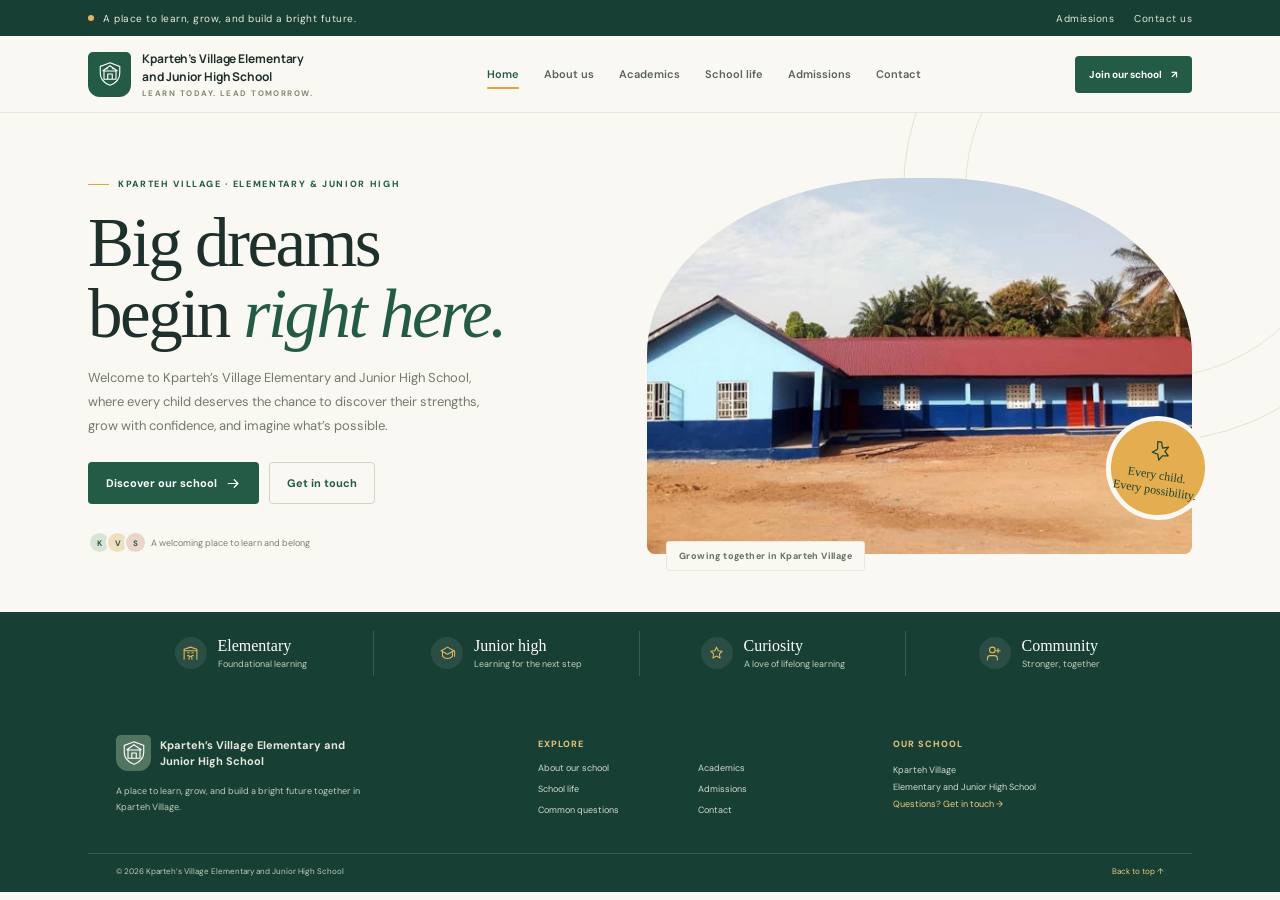
==== index.html @ 851dc09c "Use school building photo on home page" ====
<!doctype html>
<html lang="en">
<head>
<meta charset="utf-8">
<meta name="viewport" content="width=device-width,initial-scale=1">
<meta name="theme-color" content="#faf8f3">
<meta name="description" content="Welcome to Kparteh’s Village Elementary and Junior High School. Discover our school, learning programs, admissions, and how to get in touch.">
<title>Home | Kparteh’s Village School</title>
<link rel="preconnect" href="https://fonts.googleapis.com">
<link rel="preconnect" href="https://fonts.gstatic.com" crossorigin>
<link href="https://fonts.googleapis.com/css2?family=DM+Sans:wght@400;500;600;700;800&family=Manrope:wght@400;500;600;700;800&display=swap" rel="stylesheet">
<link rel="stylesheet" href="site.css">
</head>
<body data-page="index.html">
<a class="skip-link" href="#main">Skip to main content</a>
<div class="topline"><div class="topline-inner"><div class="topline-message"><i></i> A place to learn, grow, and build a bright future.</div><div class="topline-links"><a href="admissions.html">Admissions</a><a href="contact.html">Contact us</a></div></div></div>
<header class="header"><div class="header-inner">
    <a class="brand" href="index.html" aria-label="Kparteh's Village School home"><span class="crest"><svg viewBox="0 0 40 40" aria-hidden="true"><path d="M20 5 33 10v9c0 8-5.6 13.2-13 16-7.4-2.8-13-8-13-16v-9z" fill="none" stroke="currentColor" stroke-width="1.5"/><path d="M12 16h16v11H12zm-2 0 10-7 10 7M17 27v-7h6v7" fill="none" stroke="currentColor" stroke-width="1.5" stroke-linejoin="round"/><path d="M15 13h2m6 0h2" stroke="currentColor" stroke-width="1.5" stroke-linecap="round"/></svg></span><span class="brand-copy"><strong>Kparteh’s Village Elementary<br>and Junior High School</strong><small>Learn today. Lead tomorrow.</small></span></a>
    <nav class="nav" id="mainNav" aria-label="Main navigation"><a href="index.html">Home</a><a href="about.html">About us</a><a href="academics.html">Academics</a><a href="life.html">School life</a><a href="admissions.html">Admissions</a><a href="contact.html">Contact</a></nav>
    <a class="header-cta" href="admissions.html">Join our school <span aria-hidden="true">↗</span></a><button class="menu-toggle" id="menuToggle" aria-expanded="false" aria-controls="mainNav" aria-label="Open navigation menu"><svg viewBox="0 0 24 24"><path d="M4 7h16M4 12h16M4 17h16" fill="none" stroke="currentColor" stroke-width="1.8" stroke-linecap="round"/></svg></button>
  </div></header>
<main id="main">
<section class="hero" id="home"><div class="hero-inner"><div class="hero-content"><div class="eyebrow">Kparteh Village · Elementary & junior high</div><h1>Big dreams<br>begin <em>right here.</em></h1><p class="hero-copy">Welcome to Kparteh’s Village Elementary and Junior High School, where every child deserves the chance to discover their strengths, grow with confidence, and imagine what’s possible.</p><div class="hero-actions"><a class="button button-primary" href="about.html">Discover our school <svg viewBox="0 0 20 20"><path d="M3 10h13m-5-5 5 5-5 5" fill="none" stroke="currentColor" stroke-width="1.6" stroke-linecap="round" stroke-linejoin="round"/></svg></a><a class="button button-outline" href="contact.html">Get in touch</a></div><div class="hero-note"><span class="note-avatars"><span>K</span><span>V</span><span>S</span></span><span>A welcoming place to learn and belong</span></div></div>
      <div class="hero-visual" aria-label="Photo of the school building at Kparteh Village"><div class="illustration"><img src="Image/schoolbuilding.jpg" alt="School building at Kparteh Village" fetchpriority="high"></div><div class="hero-sticker"><span><svg viewBox="0 0 24 24" aria-hidden="true"><path d="M12 3 14 9l6-2-3 5 4 4-6 1-3 5-2-6-6-1 5-4-1-8z" fill="none" stroke="currentColor" stroke-width="1.3" stroke-linejoin="round"/></svg><br>Every child.<br>Every possibility.</span></div><div class="corner-label">Growing together in Kparteh Village</div></div>
    </div></section>
<div class="stats-band" aria-label="Our school at a glance"><div class="stats-inner"><div class="stat"><span class="stat-icon"><svg viewBox="0 0 24 24"><path d="M3 20V6l9-3 9 3v14M3 8h18M8 11h2m4 0h2M8 15h2m4 0h2M10 20v-2a2 2 0 0 1 4 0v2" fill="none" stroke="currentColor" stroke-width="1.5" stroke-linecap="round" stroke-linejoin="round"/></svg></span><span class="stat-copy"><strong>Elementary</strong><span>Foundational learning</span></span></div><div class="stat"><span class="stat-icon"><svg viewBox="0 0 24 24"><path d="M12 3 3 8l9 5 9-5-9-5zM5 10v6c4 4 10 4 14 0v-6m3-2v8" fill="none" stroke="currentColor" stroke-width="1.5" stroke-linecap="round" stroke-linejoin="round"/></svg></span><span class="stat-copy"><strong>Junior high</strong><span>Learning for the next step</span></span></div><div class="stat"><span class="stat-icon"><svg viewBox="0 0 24 24"><path d="m12 3 2.4 5 5.6.8-4 3.9 1 5.6-5-2.7-5 2.7 1-5.6-4-3.9 5.6-.8z" fill="none" stroke="currentColor" stroke-width="1.5" stroke-linejoin="round"/></svg></span><span class="stat-copy"><strong>Curiosity</strong><span>A love of lifelong learning</span></span></div><div class="stat"><span class="stat-icon"><svg viewBox="0 0 24 24"><path d="M16 21v-2a4 4 0 0 0-4-4H6a4 4 0 0 0-4 4v2m7-10a4 4 0 1 0 0-8 4 4 0 0 0 0 8zm8-6v6m3-3h-6" fill="none" stroke="currentColor" stroke-width="1.5" stroke-linecap="round"/></svg></span><span class="stat-copy"><strong>Community</strong><span>Stronger, together</span></span></div></div></div>
</main>
<footer class="footer"><div class="footer-main"><div class="footer-intro"><a class="footer-brand" href="index.html"><span class="crest"><svg viewBox="0 0 40 40" aria-hidden="true"><path d="M20 5 33 10v9c0 8-5.6 13.2-13 16-7.4-2.8-13-8-13-16v-9z" fill="none" stroke="currentColor" stroke-width="1.5"/><path d="M12 16h16v11H12zm-2 0 10-7 10 7M17 27v-7h6v7" fill="none" stroke="currentColor" stroke-width="1.5" stroke-linejoin="round"/></svg></span><strong>Kparteh’s Village Elementary and Junior High School</strong></a><p>A place to learn, grow, and build a bright future together in Kparteh Village.</p></div><div><h3 class="footer-heading">Explore</h3><nav class="footer-links" aria-label="Footer navigation"><a href="about.html">About our school</a><a href="academics.html">Academics</a><a href="life.html">School life</a><a href="admissions.html">Admissions</a><a href="contact.html#faq">Common questions</a><a href="contact.html">Contact</a></nav></div><div><h3 class="footer-heading">Our school</h3><p class="footer-text" style="line-height:1.9">Kparteh Village<br>Elementary and Junior High School<br><a class="back-top" href="contact.html">Questions? Get in touch →</a></p></div></div><div class="footer-bottom"><span>© <span id="year"></span> Kparteh’s Village Elementary and Junior High School</span><a href="index.html" class="back-top">Back to top ↑</a></div></footer>
<script>
const menuToggle=document.getElementById('menuToggle');const mainNav=document.getElementById('mainNav');
menuToggle.addEventListener('click',()=>{const open=menuToggle.getAttribute('aria-expanded')!=='true';menuToggle.setAttribute('aria-expanded',String(open));menuToggle.setAttribute('aria-label',open?'Close navigation menu':'Open navigation menu');mainNav.classList.toggle('open',open)});
mainNav.addEventListener('click',event=>{if(event.target.closest('a')){mainNav.classList.remove('open');menuToggle.setAttribute('aria-expanded','false');menuToggle.setAttribute('aria-label','Open navigation menu')}});
const currentPage=document.body.dataset.page;document.querySelectorAll('.nav a').forEach(link=>{if(link.getAttribute('href')===currentPage){link.classList.add('active');link.setAttribute('aria-current','page')}});
document.getElementById('year').textContent=new Date().getFullYear();
document.querySelectorAll('.faq-question').forEach(button=>button.addEventListener('click',()=>{const open=button.getAttribute('aria-expanded')==='true';button.setAttribute('aria-expanded',String(!open));button.nextElementSibling.hidden=open}));
const contactForm=document.getElementById('contactForm');if(contactForm)contactForm.addEventListener('submit',async event=>{event.preventDefault();const data=new FormData(contactForm);const text='Name: '+data.get('name')+'\nPhone: '+(data.get('phone')||'Not provided')+'\nTopic: '+data.get('reason')+'\n\n'+data.get('message');const status=document.getElementById('contactStatus');try{await navigator.clipboard.writeText('Subject: Question for Kparteh’s Village School\n\n'+text);status.textContent='Your message has been copied. You can paste it into an email or share it with the school directly.'}catch{status.textContent='Your message has not been sent. Please copy your details and contact the school directly.'}status.classList.add('show')});
</script>
</body>
</html>
---- site.css ----
:root{--paper:#faf8f3;--white:#fff;--ink:#1e302b;--muted:#747a6e;--green:#245b46;--green-deep:#183f34;--green-pale:#eaf0e8;--gold:#e1a33c;--terracotta:#bc624b;--line:#eae7df;--shadow:0 14px 40px #253b2b0d;--serif:Georgia,'Times New Roman',serif;--sans:'DM Sans',Arial,sans-serif}*{box-sizing:border-box}html{scroll-behavior:smooth;scroll-padding-top:80px}body{margin:0;background:var(--paper);color:var(--ink);font-family:var(--sans);font-size:14px;-webkit-font-smoothing:antialiased}button,input,select,textarea{font:inherit}a{color:inherit;text-decoration:none}button{cursor:pointer}button:focus-visible,a:focus-visible,input:focus-visible,select:focus-visible,textarea:focus-visible{outline:3px solid #dda854;outline-offset:3px}.skip-link{position:absolute;top:-50px;left:16px;z-index:100;padding:10px 14px;border-radius:5px;background:white}.skip-link:focus{top:10px}.topline{height:36px;background:var(--green-deep);color:#f6f2e9}.topline-inner{display:flex;align-items:center;justify-content:space-between;max-width:1160px;height:100%;padding:0 28px;margin:auto;font-size:10px;letter-spacing:.05em}.topline-message{display:flex;align-items:center;gap:9px;color:#e9eadf}.topline-message i{width:6px;height:6px;border-radius:50%;background:#e3b65e}.topline-links{display:flex;gap:20px;color:#e0e5da}.topline-links a:hover{color:#f3c778}.header{position:sticky;z-index:50;top:0;background:#faf8f3ed;border-bottom:1px solid #e9e5da;backdrop-filter:blur(14px)}.header-inner{display:flex;align-items:center;justify-content:space-between;max-width:1160px;height:76px;padding:0 28px;margin:auto}.brand{display:flex;align-items:center;gap:11px;min-width:245px}.crest{display:grid;place-items:center;width:43px;height:45px;flex:none;border-radius:5px 5px 12px 12px;background:var(--green);color:#fff}.crest svg{width:30px;height:30px}.brand-copy strong{display:block;font-family:Manrope,var(--sans);font-size:12px;line-height:1.45;letter-spacing:-.1px}.brand-copy small{display:block;margin-top:3px;color:#858777;font-size:8px;font-weight:700;letter-spacing:1.45px;text-transform:uppercase}.nav{display:flex;align-items:center;gap:25px}.nav a{position:relative;padding:8px 0;color:#596259;font-size:11px;font-weight:600;transition:color .2s}.nav a:hover,.nav a.active{color:var(--green)}.nav a.active:after{position:absolute;right:0;bottom:0;left:0;height:2px;border-radius:2px;background:var(--gold);content:''}.header-cta,.button{display:inline-flex;align-items:center;justify-content:center;gap:9px;min-height:42px;padding:0 17px;border:1px solid transparent;border-radius:4px;background:var(--green);color:white;font-size:11px;font-weight:700;transition:background .2s,transform .2s,border-color .2s}.header-cta{min-height:37px;padding:0 13px;font-size:10px}.header-cta:hover,.button-primary:hover{transform:translateY(-1px);background:#194534}.button svg,.header-cta svg{width:15px;height:15px}.button-outline{border-color:#cfd5c8;background:transparent;color:var(--green)}.button-outline:hover{border-color:var(--green);background:white}.menu-toggle{display:none;width:39px;height:39px;place-items:center;border:1px solid var(--line);border-radius:4px;background:transparent;color:var(--ink)}.menu-toggle svg{width:20px;height:20px}.hero{position:relative;overflow:hidden;padding:65px 28px 58px}.hero:before{position:absolute;top:-173px;right:-125px;width:500px;height:500px;border:1px solid #dfe4d6;border-radius:50%;content:'';pointer-events:none}.hero:after{position:absolute;top:-112px;right:-62px;width:375px;height:375px;border:1px solid #e7e4d9;border-radius:50%;content:'';pointer-events:none}.hero-inner{position:relative;z-index:1;display:grid;grid-template-columns:.96fr 1.04fr;align-items:center;gap:56px;max-width:1104px;margin:0 auto}.eyebrow{display:flex;align-items:center;gap:9px;color:var(--green);font-size:9px;font-weight:800;letter-spacing:1.65px;text-transform:uppercase}.eyebrow:before{width:21px;height:1px;background:var(--gold);content:''}.hero h1{max-width:540px;margin:18px 0 16px;font-family:var(--serif);font-size:clamp(43px,5.5vw,69px);font-weight:400;line-height:1.03;letter-spacing:-2.5px}.hero h1 em{color:var(--green);font-weight:400}.hero-copy{max-width:415px;color:#74796d;font-size:13px;line-height:1.85}.hero-actions{display:flex;flex-wrap:wrap;gap:10px;margin-top:24px}.hero-note{display:flex;align-items:center;gap:9px;margin-top:27px;color:#7b7c6d;font-size:9px}.note-avatars{display:flex}.note-avatars span{display:grid;place-items:center;width:23px;height:23px;margin-right:-5px;border:2px solid var(--paper);border-radius:50%;background:#d9e4d6;color:var(--green);font-size:8px;font-weight:700}.note-avatars span:nth-child(2){background:#efdfbf}.note-avatars span:nth-child(3){background:#ead5ca}.hero-visual{position:relative;min-width:0}.illustration{position:relative;overflow:hidden;width:100%;aspect-ratio:1.12;border-radius:47% 47% 8px 8px;background:#e7eee3}.illustration svg{position:absolute;inset:0;width:100%;height:100%}.hero-sticker{position:absolute;right:-18px;bottom:34px;display:grid;place-items:center;width:104px;height:104px;border:5px solid var(--paper);border-radius:50%;background:#e3ad50;color:#1e432e;text-align:center;transform:rotate(9deg)}.hero-sticker svg{width:23px;height:23px;margin-bottom:2px}.hero-sticker span{font-family:var(--serif);font-size:12px;line-height:1.25}.corner-label{position:absolute;bottom:-17px;left:19px;padding:8px 12px;border:1px solid var(--line);border-radius:3px;background:var(--paper);color:#637060;font-size:9px;font-weight:700;letter-spacing:.4px}.stats-band{background:var(--green-deep);color:white}.stats-inner{display:grid;grid-template-columns:repeat(4,1fr);max-width:1104px;padding:19px 20px;margin:auto}.stat{display:flex;justify-content:center;gap:11px;padding:6px 15px;border-right:1px solid #ffffff28}.stat:last-child{border:0}.stat-icon{display:grid;place-items:center;width:32px;height:32px;flex:none;border-radius:50%;background:#ffffff14;color:#e2b75e}.stat-icon svg{width:17px;height:17px}.stat-copy strong{display:block;font-family:var(--serif);font-size:16px;font-weight:400}.stat-copy span{display:block;margin-top:3px;color:#c5cdbd;font-size:9px}.section{padding:82px 28px}.section-inner{max-width:1104px;margin:0 auto}.section-heading{max-width:575px;margin-bottom:33px}.section-heading.center{margin-right:auto;margin-left:auto;text-align:center}.section-heading.center .eyebrow{justify-content:center}.section-heading h2,.about-copy h2,.admissions-copy h2,.contact-copy h2{margin:12px 0 10px;font-family:var(--serif);font-size:clamp(31px,4vw,43px);font-weight:400;line-height:1.12;letter-spacing:-1px}.section-heading>p,.about-copy>p,.admissions-copy>p,.contact-copy>p{margin:0;color:#767b70;font-size:12px;line-height:1.85}.welcome-section{background:white}.welcome-grid{display:grid;grid-template-columns:.88fr 1.12fr;align-items:center;gap:65px}.welcome-illustration{position:relative;min-height:340px;overflow:hidden;border-radius:5px;background:#edf1e9}.welcome-illustration svg{position:absolute;inset:0;width:100%;height:100%}.welcome-chip{position:absolute;bottom:14px;left:14px;padding:9px 12px;border:1px solid #eae9e0;border-radius:3px;background:#fffefa;color:var(--green);font-size:9px;font-weight:700}.welcome-copy h2{margin-top:12px}.welcome-copy>p{margin:0 0 12px;color:#72786d;font-size:11px;line-height:1.9}.signature{display:flex;align-items:center;gap:10px;margin-top:17px}.signature-mark{font-family:var(--serif);font-size:23px;font-style:italic;color:var(--green)}.signature-text strong{display:block;font-size:10px}.signature-text small{display:block;margin-top:3px;color:#909184;font-size:9px}.text-link{display:inline-flex;align-items:center;gap:7px;margin-top:16px;color:var(--green);font-size:10px;font-weight:800}.text-link span{transition:transform .2s}.text-link:hover span{transform:translateX(4px)}.program-section{background:#f5f4ed}.program-grid{display:grid;grid-template-columns:repeat(3,1fr);gap:15px}.program-card{position:relative;overflow:hidden;min-height:225px;padding:21px 20px 19px;border:1px solid #e8e6dc;border-radius:4px;background:#fffefa;transition:transform .2s,box-shadow .2s}.program-card:hover{transform:translateY(-3px);box-shadow:var(--shadow)}.program-top{display:flex;align-items:flex-start;justify-content:space-between}.program-icon{display:grid;place-items:center;width:39px;height:39px;border-radius:50%;background:var(--green-pale);color:var(--green)}.program-icon svg{width:20px;height:20px}.program-number{font-family:var(--serif);font-size:21px;color:#d6d5c9}.program-card h3{margin:20px 0 7px;font-family:var(--serif);font-size:21px;font-weight:400}.program-card p{max-width:290px;margin:0;color:#777b70;font-size:10px;line-height:1.75}.program-card .text-link{margin-top:12px;font-size:9px}.values-section{padding-top:68px;padding-bottom:68px;background:#fff}.values-head{display:flex;align-items:flex-end;justify-content:space-between;gap:28px;margin-bottom:30px}.values-head .section-heading{max-width:495px;margin:0}.values-head>p{max-width:330px;margin:0 0 5px;color:#787c71;font-size:10px;line-height:1.85}.value-grid{display:grid;grid-template-columns:repeat(4,1fr);gap:12px}.value-card{min-height:137px;padding:18px 15px;border-top:2px solid #dfac54;background:#f9f8f3}.value-card:nth-child(2){border-color:var(--green)}.value-card:nth-child(3){border-color:#c27056}.value-card:nth-child(4){border-color:#8ba797}.value-symbol{color:var(--green);font-size:17px}.value-card h3{margin:12px 0 5px;font-family:var(--serif);font-size:15px;font-weight:400}.value-card p{margin:0;color:#818477;font-size:9px;line-height:1.7}.admissions-section{position:relative;overflow:hidden;background:var(--green-deep);color:white}.admissions-section:after{position:absolute;top:-260px;right:-155px;width:620px;height:620px;border:1px solid #ffffff16;border-radius:50%;box-shadow:0 0 0 45px #ffffff09,0 0 0 90px #ffffff07;content:'';pointer-events:none}.admissions-inner{position:relative;z-index:1;display:grid;grid-template-columns:.95fr 1.05fr;gap:70px;max-width:1000px;margin:auto}.admissions-section .eyebrow{color:#edc579}.admissions-copy h2{max-width:440px;color:white}.admissions-copy>p{max-width:410px;color:#d0d7ca}.admissions-contact{display:flex;flex-wrap:wrap;gap:10px;margin-top:22px}.admissions-section .button-primary{background:#e3ae52;color:#223c2e}.admissions-section .button-primary:hover{background:#f0c875}.admissions-section .button-outline{border-color:#698275;color:white}.admissions-section .button-outline:hover{background:#ffffff12}.steps{display:grid;gap:0;padding-top:5px}.step{display:grid;grid-template-columns:37px 1fr;gap:12px;padding:0 0 20px}.step:last-child{padding-bottom:0}.step-number{display:grid;place-items:center;width:31px;height:31px;border:1px solid #83968a;border-radius:50%;color:#ecc67a;font-family:var(--serif);font-size:13px}.step:not(:last-child) .step-number:after{position:absolute;width:1px;height:32px;margin-top:61px;background:#63776a;content:''}.step h3{margin:2px 0 5px;color:white;font-family:var(--serif);font-size:15px;font-weight:400}.step p{margin:0;color:#c0ccbf;font-size:9px;line-height:1.7}.life-section{background:#faf8f3}.life-grid{display:grid;grid-template-columns:1.18fr .82fr;gap:28px;align-items:center}.life-picture{position:relative;overflow:hidden;min-height:305px;border-radius:4px;background:#e9eee4}.life-picture svg{position:absolute;inset:0;width:100%;height:100%}.life-copy h2{margin:13px 0 10px;font-family:var(--serif);font-size:35px;font-weight:400;line-height:1.12;letter-spacing:-.7px}.life-copy>p{margin:0;color:#767b70;font-size:11px;line-height:1.9}.life-list{display:grid;gap:10px;margin-top:16px}.life-item{display:flex;align-items:center;gap:9px;color:#47564b;font-size:10px}.life-item i{display:grid;place-items:center;width:19px;height:19px;border-radius:50%;background:#e5eee5;color:var(--green);font-size:10px;font-style:normal}.contact-section{background:#f2f1e9}.contact-grid{display:grid;grid-template-columns:.8fr 1.2fr;gap:70px}.contact-copy h2{font-size:37px}.contact-copy>p{max-width:330px}.contact-details{display:grid;gap:13px;margin-top:23px}.contact-detail{display:flex;align-items:flex-start;gap:10px}.contact-detail-icon{display:grid;place-items:center;width:30px;height:30px;border-radius:50%;background:#e3ebe1;color:var(--green)}.contact-detail-icon svg{width:15px;height:15px}.contact-detail strong{display:block;margin-top:2px;font-size:10px}.contact-detail small{display:block;margin-top:4px;color:#777c70;font-size:9px}.contact-form{padding:23px;border:1px solid #e8e5db;border-radius:4px;background:#fffefa}.form-title{margin:0 0 4px;font-family:var(--serif);font-size:22px;font-weight:400}.form-caption{margin:0 0 15px;color:#818477;font-size:9px;line-height:1.6}.form-grid{display:grid;grid-template-columns:1fr 1fr;gap:11px}.field{display:grid;gap:5px}.field.full{grid-column:1/-1}.field label{color:#576253;font-size:9px;font-weight:700}.field input,.field select,.field textarea{width:100%;min-height:36px;padding:9px 10px;border:1px solid #e5e4db;border-radius:3px;background:#fff;color:var(--ink);font-size:10px}.field textarea{min-height:88px;resize:vertical}.field input::placeholder,.field textarea::placeholder{color:#a4a597}.form-footer{display:flex;align-items:center;justify-content:space-between;gap:10px;margin-top:13px}.form-note{max-width:210px;color:#888b7d;font-size:8px;line-height:1.5}.form-status{display:none;padding:10px 11px;margin-top:12px;border:1px solid #d7e5d8;border-radius:3px;background:#eff6ee;color:#355942;font-size:10px;line-height:1.6}.form-status.show{display:block}.faq-section{background:#fffefa}.faq-grid{display:grid;grid-template-columns:.72fr 1.28fr;gap:60px}.faq-copy p{max-width:280px;color:#767b70;font-size:11px;line-height:1.8}.faq-list{border-top:1px solid var(--line)}.faq-item{border-bottom:1px solid var(--line)}.faq-question{display:flex;align-items:center;justify-content:space-between;gap:18px;width:100%;padding:16px 1px;border:0;background:none;color:var(--ink);text-align:left;font-family:var(--serif);font-size:14px}.faq-question span:last-child{color:var(--green);font-family:var(--sans);font-size:17px;transition:transform .2s}.faq-question[aria-expanded=true] span:last-child{transform:rotate(45deg)}.faq-answer{max-width:580px;padding:0 26px 15px 1px;color:#767b70;font-size:10px;line-height:1.8}.footer{background:#183f34;color:#e5e8dd}.footer-main{display:grid;grid-template-columns:1.1fr .9fr .8fr;gap:50px;max-width:1104px;padding:40px 28px 30px;margin:auto}.footer-brand{display:flex;align-items:center;gap:9px}.footer-brand .crest{width:35px;height:36px;background:#52755f}.footer-brand strong{max-width:220px;font-size:11px;line-height:1.5}.footer-intro p{max-width:275px;margin:12px 0 0;color:#c0cdbf;font-size:9px;line-height:1.8}.footer-heading{margin:3px 0 12px;color:#e4c27c;font-size:9px;font-weight:800;letter-spacing:1px;text-transform:uppercase}.footer-links{display:grid;grid-template-columns:1fr 1fr;gap:9px 15px}.footer-links a,.footer-text{color:#d1dbd0;font-size:9px}.footer-links a:hover{color:#f2cc79}.footer-bottom{display:flex;justify-content:space-between;gap:15px;max-width:1104px;padding:12px 28px 16px;margin:0 auto;border-top:1px solid #ffffff27;color:#bfccbd;font-size:8px}.back-top{color:#f0cb7e}.modal-backdrop{position:fixed;inset:0;z-index:90;display:none;align-items:center;justify-content:center;padding:18px;background:#14231fcc;backdrop-filter:blur(4px)}.modal-backdrop.open{display:flex}.modal{position:relative;width:min(100%,475px);max-height:90vh;overflow:auto;padding:25px;border:1px solid #e8e5db;border-radius:5px;background:var(--paper);box-shadow:0 22px 70px #111c2240}.modal-close{position:absolute;top:14px;right:14px;display:grid;place-items:center;width:31px;height:31px;border:1px solid var(--line);border-radius:50%;background:transparent;color:#636c5f}.modal-close svg{width:15px}.modal h2{max-width:370px;margin:0 35px 8px 0;font-family:var(--serif);font-size:27px;font-weight:400}.modal>p{margin:0;color:#757b70;font-size:10px;line-height:1.75}.modal .form-grid{margin-top:16px}.modal-status{display:none;padding:10px;margin-top:12px;border-radius:3px;background:#eaf1e7;color:var(--green);font-size:10px;line-height:1.6}.modal-status.show{display:block}.toast{position:fixed;right:20px;bottom:19px;z-index:100;max-width:340px;padding:12px 16px;border:1px solid var(--line);border-radius:4px;background:white;box-shadow:var(--shadow);color:var(--ink);font-size:10px;animation:arrive .2s ease}@keyframes arrive{from{opacity:0;transform:translateY(5px)}to{opacity:1;transform:translateY(0)}}
    @media(min-width:1400px){.hero{padding-top:78px;padding-bottom:69px}.illustration{aspect-ratio:1.18}}
    @media(max-width:850px){.nav{gap:15px}.brand{min-width:215px}.header-inner{padding-right:21px;padding-left:21px}.hero-inner{gap:32px}.stats-inner{padding-right:10px;padding-left:10px}.stat{gap:8px;padding-right:8px;padding-left:8px}.welcome-grid{gap:35px}.admissions-inner,.contact-grid{gap:38px}.footer-main{gap:30px}}
    @media(max-width:700px){html{scroll-padding-top:63px}.topline-inner{padding:0 16px}.topline-message{font-size:9px}.topline-links{gap:11px;font-size:9px}.header-inner{height:66px;padding:0 16px}.brand{min-width:0}.brand-copy strong{font-size:10px}.crest{width:38px;height:39px}.menu-toggle{display:grid}.nav{position:absolute;top:65px;right:0;left:0;display:none;align-items:stretch;gap:0;padding:8px 17px 13px;border-bottom:1px solid var(--line);background:var(--paper);box-shadow:0 15px 20px #263b2410}.nav.open{display:grid}.nav a{padding:12px 4px;border-bottom:1px solid var(--line);font-size:12px}.nav a:last-child{border:0}.nav a.active:after{right:auto;bottom:7px;width:20px}.header-cta{display:none}.hero{padding:43px 18px 40px}.hero-inner{grid-template-columns:1fr;gap:30px}.hero h1{max-width:500px;font-size:clamp(46px,12vw,63px)}.hero-copy{font-size:12px}.hero-visual{width:min(100%,470px);margin:auto}.illustration{aspect-ratio:1.3;border-radius:44% 44% 6px 6px}.hero-sticker{right:-5px;bottom:21px;width:84px;height:84px}.hero-sticker span{font-size:10px}.corner-label{bottom:-14px;left:9px;font-size:8px}.stats-inner{grid-template-columns:1fr 1fr;gap:0;padding:13px 7px}.stat{justify-content:flex-start;padding:12px 8px;border-right:1px solid #ffffff28}.stat:nth-child(2){border-right:0}.stat:nth-child(3),.stat:nth-child(4){border-top:1px solid #ffffff28}.stat-copy strong{font-size:15px}.stat-copy span{font-size:8px}.section{padding:60px 18px}.section-heading{margin-bottom:25px}.section-heading h2,.about-copy h2,.admissions-copy h2,.contact-copy h2{font-size:34px}.welcome-grid{grid-template-columns:1fr;gap:24px}.welcome-illustration{min-height:245px}.program-grid{grid-template-columns:1fr;gap:9px}.program-card{min-height:auto;padding:16px}.program-card h3{margin-top:13px}.values-head{display:block}.values-head>p{margin-top:11px}.value-grid{grid-template-columns:1fr 1fr;gap:8px}.value-card{min-height:135px;padding:13px}.value-card h3{font-size:14px}.admissions-inner{grid-template-columns:1fr;gap:33px}.step{padding-bottom:17px}.life-grid{grid-template-columns:1fr;gap:21px}.life-picture{min-height:245px}.life-copy h2{font-size:32px}.contact-grid{grid-template-columns:1fr;gap:22px}.contact-copy h2{font-size:34px}.contact-details{grid-template-columns:1fr 1fr;gap:11px}.contact-form{padding:16px}.form-grid{gap:9px}.form-note{font-size:8px}.faq-grid{grid-template-columns:1fr;gap:18px}.faq-copy .section-heading{margin-bottom:0}.footer-main{grid-template-columns:1fr 1fr;gap:25px 18px;padding:29px 18px 23px}.footer-intro{grid-column:1/-1}.footer-bottom{padding-right:18px;padding-left:18px}}
    @media(max-width:380px){.topline-links{gap:8px}.topline-links a:last-child{display:none}.brand-copy strong{max-width:210px;font-size:9px}.hero-actions .button{min-height:39px;padding:0 11px;font-size:10px}.form-grid{grid-template-columns:1fr}.field.full{grid-column:auto}.form-footer{align-items:flex-start;flex-direction:column}.contact-details{grid-template-columns:1fr}.footer-main{grid-template-columns:1fr}.footer-intro{grid-column:auto}}
    @media(prefers-reduced-motion:reduce){*,*::before,*::after{scroll-behavior:auto!important;animation-duration:.01ms!important;transition-duration:.01ms!important}}
.illustration{aspect-ratio:1.45}.illustration img{position:absolute;inset:0;width:100%;height:100%;object-fit:cover;object-position:center 57%}@media(max-width:700px){.illustration{aspect-ratio:1.3}}
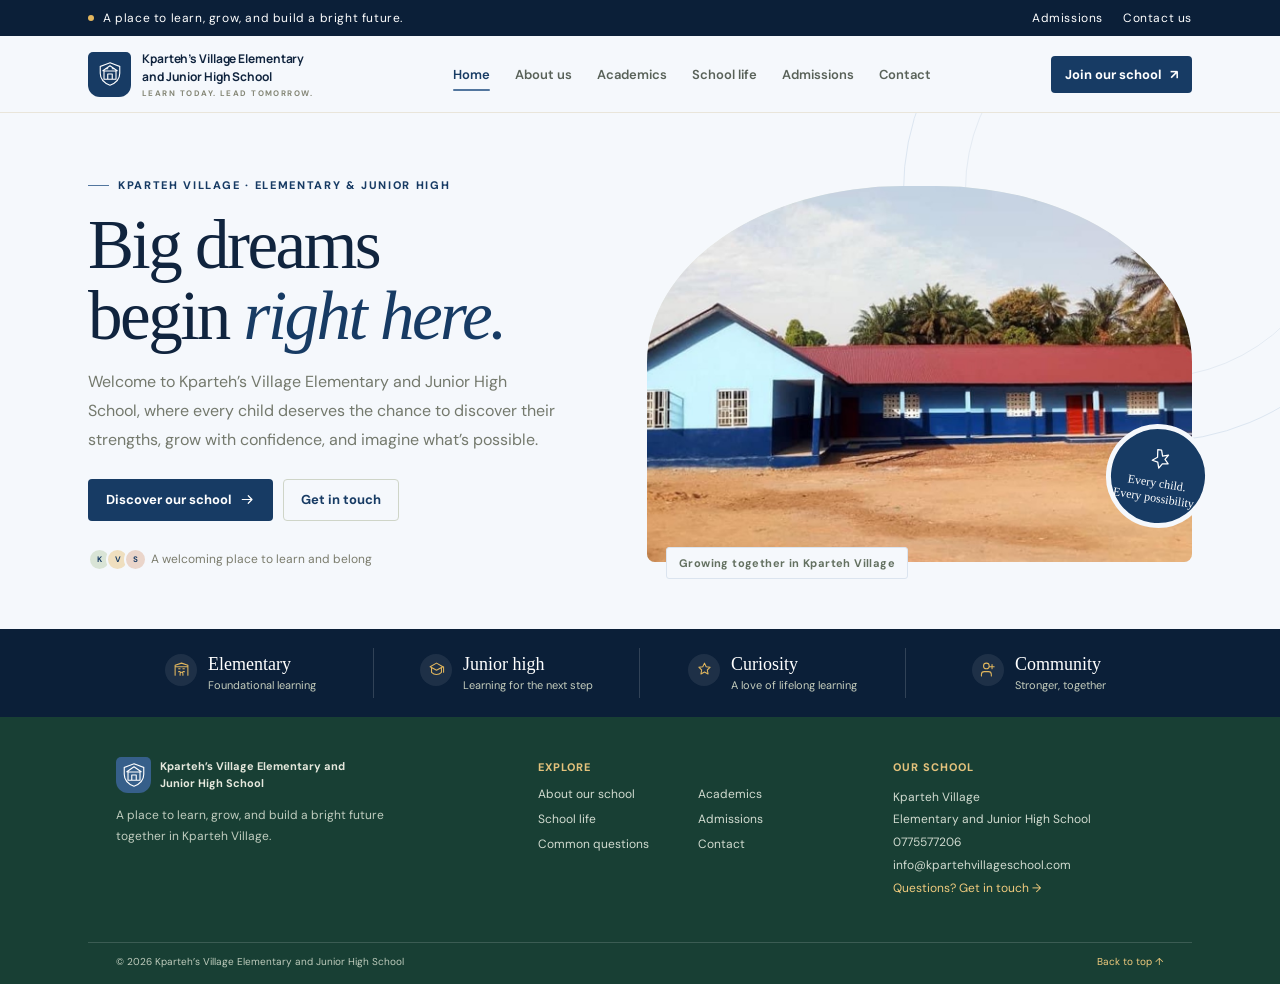
==== commit ff4e5994: "Add school phone and email contact links" ====
--- a/index.html
+++ b/index.html
@@ -25,7 +25,7 @@
     </div></section>
 <div class="stats-band" aria-label="Our school at a glance"><div class="stats-inner"><div class="stat"><span class="stat-icon"><svg viewBox="0 0 24 24"><path d="M3 20V6l9-3 9 3v14M3 8h18M8 11h2m4 0h2M8 15h2m4 0h2M10 20v-2a2 2 0 0 1 4 0v2" fill="none" stroke="currentColor" stroke-width="1.5" stroke-linecap="round" stroke-linejoin="round"/></svg></span><span class="stat-copy"><strong>Elementary</strong><span>Foundational learning</span></span></div><div class="stat"><span class="stat-icon"><svg viewBox="0 0 24 24"><path d="M12 3 3 8l9 5 9-5-9-5zM5 10v6c4 4 10 4 14 0v-6m3-2v8" fill="none" stroke="currentColor" stroke-width="1.5" stroke-linecap="round" stroke-linejoin="round"/></svg></span><span class="stat-copy"><strong>Junior high</strong><span>Learning for the next step</span></span></div><div class="stat"><span class="stat-icon"><svg viewBox="0 0 24 24"><path d="m12 3 2.4 5 5.6.8-4 3.9 1 5.6-5-2.7-5 2.7 1-5.6-4-3.9 5.6-.8z" fill="none" stroke="currentColor" stroke-width="1.5" stroke-linejoin="round"/></svg></span><span class="stat-copy"><strong>Curiosity</strong><span>A love of lifelong learning</span></span></div><div class="stat"><span class="stat-icon"><svg viewBox="0 0 24 24"><path d="M16 21v-2a4 4 0 0 0-4-4H6a4 4 0 0 0-4 4v2m7-10a4 4 0 1 0 0-8 4 4 0 0 0 0 8zm8-6v6m3-3h-6" fill="none" stroke="currentColor" stroke-width="1.5" stroke-linecap="round"/></svg></span><span class="stat-copy"><strong>Community</strong><span>Stronger, together</span></span></div></div></div>
 </main>
-<footer class="footer"><div class="footer-main"><div class="footer-intro"><a class="footer-brand" href="index.html"><span class="crest"><svg viewBox="0 0 40 40" aria-hidden="true"><path d="M20 5 33 10v9c0 8-5.6 13.2-13 16-7.4-2.8-13-8-13-16v-9z" fill="none" stroke="currentColor" stroke-width="1.5"/><path d="M12 16h16v11H12zm-2 0 10-7 10 7M17 27v-7h6v7" fill="none" stroke="currentColor" stroke-width="1.5" stroke-linejoin="round"/></svg></span><strong>Kparteh’s Village Elementary and Junior High School</strong></a><p>A place to learn, grow, and build a bright future together in Kparteh Village.</p></div><div><h3 class="footer-heading">Explore</h3><nav class="footer-links" aria-label="Footer navigation"><a href="about.html">About our school</a><a href="academics.html">Academics</a><a href="life.html">School life</a><a href="admissions.html">Admissions</a><a href="contact.html#faq">Common questions</a><a href="contact.html">Contact</a></nav></div><div><h3 class="footer-heading">Our school</h3><p class="footer-text" style="line-height:1.9">Kparteh Village<br>Elementary and Junior High School<br><a class="back-top" href="contact.html">Questions? Get in touch →</a></p></div></div><div class="footer-bottom"><span>© <span id="year"></span> Kparteh’s Village Elementary and Junior High School</span><a href="index.html" class="back-top">Back to top ↑</a></div></footer>
+<footer class="footer"><div class="footer-main"><div class="footer-intro"><a class="footer-brand" href="index.html"><span class="crest"><svg viewBox="0 0 40 40" aria-hidden="true"><path d="M20 5 33 10v9c0 8-5.6 13.2-13 16-7.4-2.8-13-8-13-16v-9z" fill="none" stroke="currentColor" stroke-width="1.5"/><path d="M12 16h16v11H12zm-2 0 10-7 10 7M17 27v-7h6v7" fill="none" stroke="currentColor" stroke-width="1.5" stroke-linejoin="round"/></svg></span><strong>Kparteh’s Village Elementary and Junior High School</strong></a><p>A place to learn, grow, and build a bright future together in Kparteh Village.</p></div><div><h3 class="footer-heading">Explore</h3><nav class="footer-links" aria-label="Footer navigation"><a href="about.html">About our school</a><a href="academics.html">Academics</a><a href="life.html">School life</a><a href="admissions.html">Admissions</a><a href="contact.html#faq">Common questions</a><a href="contact.html">Contact</a></nav></div><div><h3 class="footer-heading">Our school</h3><p class="footer-text" style="line-height:1.9">Kparteh Village<br>Elementary and Junior High School<br><a href="tel:0775577206">0775577206</a><br><a href="mailto:info@kpartehvillageschool.com">info@kpartehvillageschool.com</a><br><a class="back-top" href="contact.html">Questions? Get in touch →</a></p></div></div><div class="footer-bottom"><span>© <span id="year"></span> Kparteh’s Village Elementary and Junior High School</span><a href="index.html" class="back-top">Back to top ↑</a></div></footer>
 <script>
 const menuToggle=document.getElementById('menuToggle');const mainNav=document.getElementById('mainNav');
 menuToggle.addEventListener('click',()=>{const open=menuToggle.getAttribute('aria-expanded')!=='true';menuToggle.setAttribute('aria-expanded',String(open));menuToggle.setAttribute('aria-label',open?'Close navigation menu':'Open navigation menu');mainNav.classList.toggle('open',open)});
--- a/site.css
+++ b/site.css
@@ -5,3 +5,9 @@
     @media(max-width:380px){.topline-links{gap:8px}.topline-links a:last-child{display:none}.brand-copy strong{max-width:210px;font-size:9px}.hero-actions .button{min-height:39px;padding:0 11px;font-size:10px}.form-grid{grid-template-columns:1fr}.field.full{grid-column:auto}.form-footer{align-items:flex-start;flex-direction:column}.contact-details{grid-template-columns:1fr}.footer-main{grid-template-columns:1fr}.footer-intro{grid-column:auto}}
     @media(prefers-reduced-motion:reduce){*,*::before,*::after{scroll-behavior:auto!important;animation-duration:.01ms!important;transition-duration:.01ms!important}}
 .illustration{aspect-ratio:1.45}.illustration img{position:absolute;inset:0;width:100%;height:100%;object-fit:cover;object-position:center 57%}@media(max-width:700px){.illustration{aspect-ratio:1.3}}
+:root{--paper:#f5f8fc;--white:#fff;--ink:#10243e;--muted:#65768c;--green:#173b64;--green-deep:#0b1f38;--green-pale:#e9f0f8;--gold:#52769e;--terracotta:#315d8d;--line:#dbe4ef;--shadow:0 14px 40px #142b4610}
+.hero-sticker{border-color:var(--paper);background:#173b64;color:#fff}.hero:before{border-color:#dce6f1}.hero:after{border-color:#e4ebf3}.welcome-illustration img,.life-picture img{position:absolute;inset:0;width:100%;height:100%;object-fit:cover}.welcome-illustration img{object-position:center 52%}.life-picture img{object-position:center 40%}.welcome-section,.values-section,.faq-section{background:#fff}.program-section{background:#f0f4f9}.value-card{background:#f5f8fc;border-color:#52769e}.value-card:nth-child(2){border-color:#173b64}.value-card:nth-child(3){border-color:#315d8d}.value-card:nth-child(4){border-color:#7894b3}.admissions-section .eyebrow{color:#cad9eb}.admissions-section .button-primary{background:#dce7f3;color:#10243e}.admissions-section .button-primary:hover{background:#fff}.admissions-section .button-outline{border-color:#7890ad;color:#fff}.admissions-section .button-outline:hover{background:#ffffff12}.contact-section{background:#edf2f8}.footer-brand .crest{background:#365f8a}.hero-note .note-avatars span{color:#173b64}
+.life-section{background:#f5f8fc}.header{background:rgba(245,248,252,.95)}.topline{color:#fff}.topline-message,.topline-links{color:#fff}
+/* Readable type scale */
+body{font-size:16px}.topline-inner{font-size:12px}.nav a{font-size:13px}.header-cta,.button{font-size:13px}.eyebrow{font-size:11px}.hero-copy{max-width:470px;font-size:16px;line-height:1.8}.hero-note{font-size:12px}.corner-label,.welcome-chip{font-size:11px}.stat-copy strong{font-size:18px}.stat-copy span{font-size:11px}.section-heading>p,.about-copy>p,.admissions-copy>p,.contact-copy>p,.welcome-copy>p,.life-copy>p{font-size:15px;line-height:1.85}.text-link{font-size:13px}.program-card p{font-size:13px;line-height:1.8}.program-card .text-link{font-size:12px}.program-card h3{font-size:23px}.value-card h3{font-size:17px}.value-card p,.values-head>p{font-size:12px;line-height:1.8}.admissions-contact .button{font-size:12px}.step h3{font-size:17px}.step p{font-size:12px;line-height:1.8}.life-item{font-size:13px}.form-title{font-size:25px}.form-caption{font-size:12px;line-height:1.7}.field label{font-size:11px}.field input,.field select,.field textarea{font-size:14px}.form-note{font-size:10px;line-height:1.65}.form-status{font-size:12px;line-height:1.7}.faq-question{font-size:17px}.faq-answer{font-size:13px;line-height:1.8}.footer-heading{font-size:11px}.footer-links a,.footer-text{font-size:12px}.footer-intro p{font-size:12px;line-height:1.8}.footer-bottom{font-size:10px}
+@media(max-width:700px){body{font-size:15px}.topline-inner{font-size:11px}.topline-message,.topline-links{font-size:11px}.nav a{font-size:14px}.header-cta,.button{font-size:12px}.eyebrow{font-size:10px}.hero-copy{font-size:15px}.hero-note{font-size:11px}.corner-label,.welcome-chip{font-size:10px}.section-heading>p,.about-copy>p,.admissions-copy>p,.contact-copy>p,.welcome-copy>p,.life-copy>p{font-size:14px}.program-card p{font-size:13px}.program-card .text-link{font-size:12px}.value-card p,.values-head>p{font-size:12px}.step p{font-size:12px}.life-item{font-size:12px}.form-caption{font-size:11px}.field label{font-size:11px}.field input,.field select,.field textarea{font-size:14px}.form-note{font-size:10px}.faq-question{font-size:16px}.faq-answer{font-size:13px}.footer-links a,.footer-text,.footer-intro p{font-size:11px}.footer-bottom{font-size:9px}}
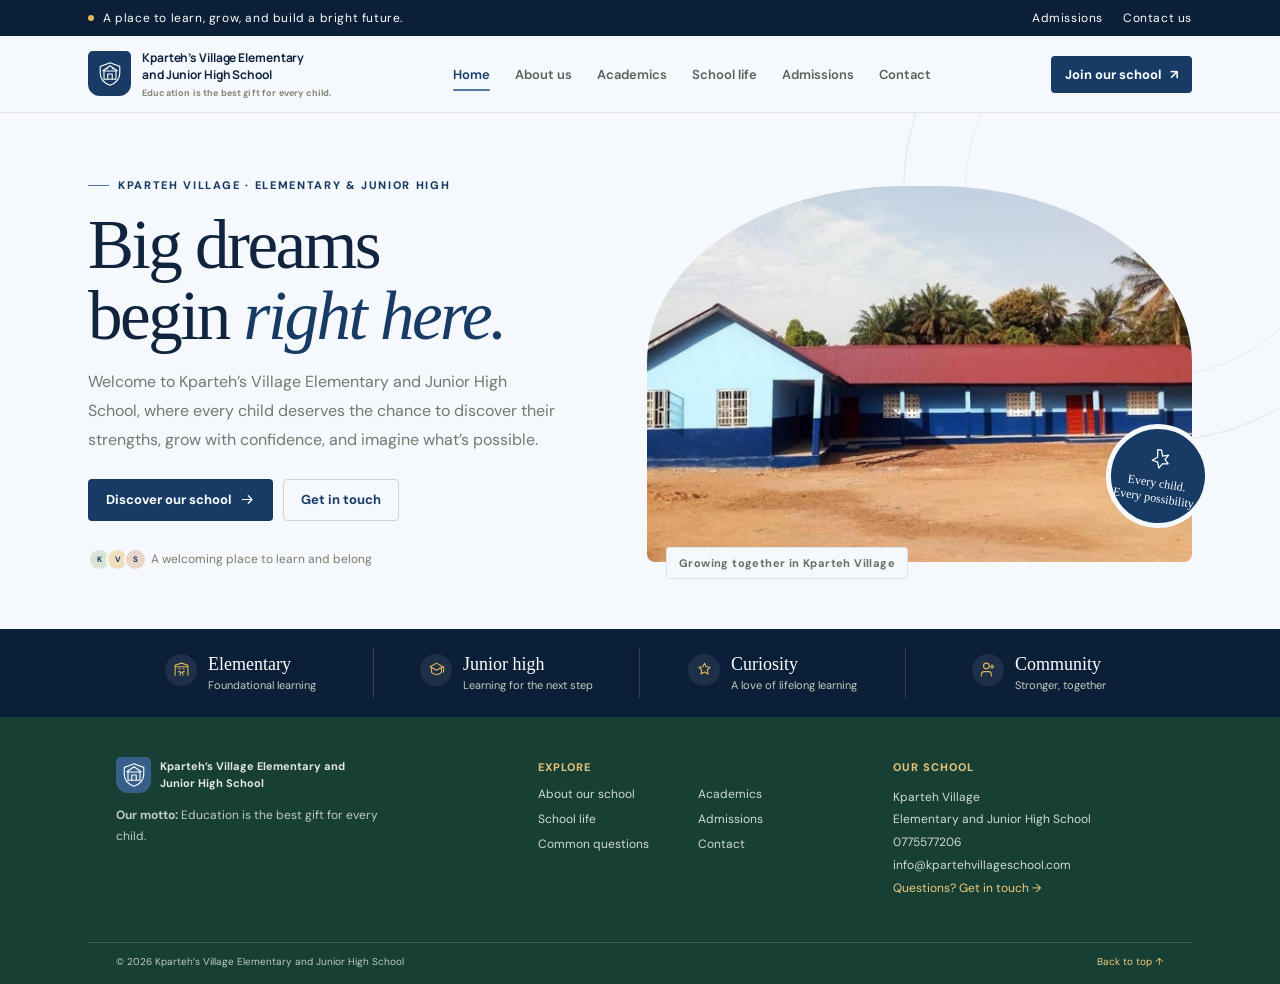
==== commit b2e87edc: "Add the school motto throughout the website" ====
--- a/index.html
+++ b/index.html
@@ -15,7 +15,7 @@
 <a class="skip-link" href="#main">Skip to main content</a>
 <div class="topline"><div class="topline-inner"><div class="topline-message"><i></i> A place to learn, grow, and build a bright future.</div><div class="topline-links"><a href="admissions.html">Admissions</a><a href="contact.html">Contact us</a></div></div></div>
 <header class="header"><div class="header-inner">
-    <a class="brand" href="index.html" aria-label="Kparteh's Village School home"><span class="crest"><svg viewBox="0 0 40 40" aria-hidden="true"><path d="M20 5 33 10v9c0 8-5.6 13.2-13 16-7.4-2.8-13-8-13-16v-9z" fill="none" stroke="currentColor" stroke-width="1.5"/><path d="M12 16h16v11H12zm-2 0 10-7 10 7M17 27v-7h6v7" fill="none" stroke="currentColor" stroke-width="1.5" stroke-linejoin="round"/><path d="M15 13h2m6 0h2" stroke="currentColor" stroke-width="1.5" stroke-linecap="round"/></svg></span><span class="brand-copy"><strong>Kparteh’s Village Elementary<br>and Junior High School</strong><small>Learn today. Lead tomorrow.</small></span></a>
+    <a class="brand" href="index.html" aria-label="Kparteh's Village School home"><span class="crest"><svg viewBox="0 0 40 40" aria-hidden="true"><path d="M20 5 33 10v9c0 8-5.6 13.2-13 16-7.4-2.8-13-8-13-16v-9z" fill="none" stroke="currentColor" stroke-width="1.5"/><path d="M12 16h16v11H12zm-2 0 10-7 10 7M17 27v-7h6v7" fill="none" stroke="currentColor" stroke-width="1.5" stroke-linejoin="round"/><path d="M15 13h2m6 0h2" stroke="currentColor" stroke-width="1.5" stroke-linecap="round"/></svg></span><span class="brand-copy"><strong>Kparteh’s Village Elementary<br>and Junior High School</strong><small>Education is the best gift for every child.</small></span></a>
     <nav class="nav" id="mainNav" aria-label="Main navigation"><a href="index.html">Home</a><a href="about.html">About us</a><a href="academics.html">Academics</a><a href="life.html">School life</a><a href="admissions.html">Admissions</a><a href="contact.html">Contact</a></nav>
     <a class="header-cta" href="admissions.html">Join our school <span aria-hidden="true">↗</span></a><button class="menu-toggle" id="menuToggle" aria-expanded="false" aria-controls="mainNav" aria-label="Open navigation menu"><svg viewBox="0 0 24 24"><path d="M4 7h16M4 12h16M4 17h16" fill="none" stroke="currentColor" stroke-width="1.8" stroke-linecap="round"/></svg></button>
   </div></header>
@@ -25,7 +25,7 @@
     </div></section>
 <div class="stats-band" aria-label="Our school at a glance"><div class="stats-inner"><div class="stat"><span class="stat-icon"><svg viewBox="0 0 24 24"><path d="M3 20V6l9-3 9 3v14M3 8h18M8 11h2m4 0h2M8 15h2m4 0h2M10 20v-2a2 2 0 0 1 4 0v2" fill="none" stroke="currentColor" stroke-width="1.5" stroke-linecap="round" stroke-linejoin="round"/></svg></span><span class="stat-copy"><strong>Elementary</strong><span>Foundational learning</span></span></div><div class="stat"><span class="stat-icon"><svg viewBox="0 0 24 24"><path d="M12 3 3 8l9 5 9-5-9-5zM5 10v6c4 4 10 4 14 0v-6m3-2v8" fill="none" stroke="currentColor" stroke-width="1.5" stroke-linecap="round" stroke-linejoin="round"/></svg></span><span class="stat-copy"><strong>Junior high</strong><span>Learning for the next step</span></span></div><div class="stat"><span class="stat-icon"><svg viewBox="0 0 24 24"><path d="m12 3 2.4 5 5.6.8-4 3.9 1 5.6-5-2.7-5 2.7 1-5.6-4-3.9 5.6-.8z" fill="none" stroke="currentColor" stroke-width="1.5" stroke-linejoin="round"/></svg></span><span class="stat-copy"><strong>Curiosity</strong><span>A love of lifelong learning</span></span></div><div class="stat"><span class="stat-icon"><svg viewBox="0 0 24 24"><path d="M16 21v-2a4 4 0 0 0-4-4H6a4 4 0 0 0-4 4v2m7-10a4 4 0 1 0 0-8 4 4 0 0 0 0 8zm8-6v6m3-3h-6" fill="none" stroke="currentColor" stroke-width="1.5" stroke-linecap="round"/></svg></span><span class="stat-copy"><strong>Community</strong><span>Stronger, together</span></span></div></div></div>
 </main>
-<footer class="footer"><div class="footer-main"><div class="footer-intro"><a class="footer-brand" href="index.html"><span class="crest"><svg viewBox="0 0 40 40" aria-hidden="true"><path d="M20 5 33 10v9c0 8-5.6 13.2-13 16-7.4-2.8-13-8-13-16v-9z" fill="none" stroke="currentColor" stroke-width="1.5"/><path d="M12 16h16v11H12zm-2 0 10-7 10 7M17 27v-7h6v7" fill="none" stroke="currentColor" stroke-width="1.5" stroke-linejoin="round"/></svg></span><strong>Kparteh’s Village Elementary and Junior High School</strong></a><p>A place to learn, grow, and build a bright future together in Kparteh Village.</p></div><div><h3 class="footer-heading">Explore</h3><nav class="footer-links" aria-label="Footer navigation"><a href="about.html">About our school</a><a href="academics.html">Academics</a><a href="life.html">School life</a><a href="admissions.html">Admissions</a><a href="contact.html#faq">Common questions</a><a href="contact.html">Contact</a></nav></div><div><h3 class="footer-heading">Our school</h3><p class="footer-text" style="line-height:1.9">Kparteh Village<br>Elementary and Junior High School<br><a href="tel:0775577206">0775577206</a><br><a href="mailto:info@kpartehvillageschool.com">info@kpartehvillageschool.com</a><br><a class="back-top" href="contact.html">Questions? Get in touch →</a></p></div></div><div class="footer-bottom"><span>© <span id="year"></span> Kparteh’s Village Elementary and Junior High School</span><a href="index.html" class="back-top">Back to top ↑</a></div></footer>
+<footer class="footer"><div class="footer-main"><div class="footer-intro"><a class="footer-brand" href="index.html"><span class="crest"><svg viewBox="0 0 40 40" aria-hidden="true"><path d="M20 5 33 10v9c0 8-5.6 13.2-13 16-7.4-2.8-13-8-13-16v-9z" fill="none" stroke="currentColor" stroke-width="1.5"/><path d="M12 16h16v11H12zm-2 0 10-7 10 7M17 27v-7h6v7" fill="none" stroke="currentColor" stroke-width="1.5" stroke-linejoin="round"/></svg></span><strong>Kparteh’s Village Elementary and Junior High School</strong></a><p><strong>Our motto:</strong> Education is the best gift for every child.</p></div><div><h3 class="footer-heading">Explore</h3><nav class="footer-links" aria-label="Footer navigation"><a href="about.html">About our school</a><a href="academics.html">Academics</a><a href="life.html">School life</a><a href="admissions.html">Admissions</a><a href="contact.html#faq">Common questions</a><a href="contact.html">Contact</a></nav></div><div><h3 class="footer-heading">Our school</h3><p class="footer-text" style="line-height:1.9">Kparteh Village<br>Elementary and Junior High School<br><a href="tel:0775577206">0775577206</a><br><a href="mailto:info@kpartehvillageschool.com">info@kpartehvillageschool.com</a><br><a class="back-top" href="contact.html">Questions? Get in touch →</a></p></div></div><div class="footer-bottom"><span>© <span id="year"></span> Kparteh’s Village Elementary and Junior High School</span><a href="index.html" class="back-top">Back to top ↑</a></div></footer>
 <script>
 const menuToggle=document.getElementById('menuToggle');const mainNav=document.getElementById('mainNav');
 menuToggle.addEventListener('click',()=>{const open=menuToggle.getAttribute('aria-expanded')!=='true';menuToggle.setAttribute('aria-expanded',String(open));menuToggle.setAttribute('aria-label',open?'Close navigation menu':'Open navigation menu');mainNav.classList.toggle('open',open)});
--- a/site.css
+++ b/site.css
@@ -11,3 +11,4 @@
 /* Readable type scale */
 body{font-size:16px}.topline-inner{font-size:12px}.nav a{font-size:13px}.header-cta,.button{font-size:13px}.eyebrow{font-size:11px}.hero-copy{max-width:470px;font-size:16px;line-height:1.8}.hero-note{font-size:12px}.corner-label,.welcome-chip{font-size:11px}.stat-copy strong{font-size:18px}.stat-copy span{font-size:11px}.section-heading>p,.about-copy>p,.admissions-copy>p,.contact-copy>p,.welcome-copy>p,.life-copy>p{font-size:15px;line-height:1.85}.text-link{font-size:13px}.program-card p{font-size:13px;line-height:1.8}.program-card .text-link{font-size:12px}.program-card h3{font-size:23px}.value-card h3{font-size:17px}.value-card p,.values-head>p{font-size:12px;line-height:1.8}.admissions-contact .button{font-size:12px}.step h3{font-size:17px}.step p{font-size:12px;line-height:1.8}.life-item{font-size:13px}.form-title{font-size:25px}.form-caption{font-size:12px;line-height:1.7}.field label{font-size:11px}.field input,.field select,.field textarea{font-size:14px}.form-note{font-size:10px;line-height:1.65}.form-status{font-size:12px;line-height:1.7}.faq-question{font-size:17px}.faq-answer{font-size:13px;line-height:1.8}.footer-heading{font-size:11px}.footer-links a,.footer-text{font-size:12px}.footer-intro p{font-size:12px;line-height:1.8}.footer-bottom{font-size:10px}
 @media(max-width:700px){body{font-size:15px}.topline-inner{font-size:11px}.topline-message,.topline-links{font-size:11px}.nav a{font-size:14px}.header-cta,.button{font-size:12px}.eyebrow{font-size:10px}.hero-copy{font-size:15px}.hero-note{font-size:11px}.corner-label,.welcome-chip{font-size:10px}.section-heading>p,.about-copy>p,.admissions-copy>p,.contact-copy>p,.welcome-copy>p,.life-copy>p{font-size:14px}.program-card p{font-size:13px}.program-card .text-link{font-size:12px}.value-card p,.values-head>p{font-size:12px}.step p{font-size:12px}.life-item{font-size:12px}.form-caption{font-size:11px}.field label{font-size:11px}.field input,.field select,.field textarea{font-size:14px}.form-note{font-size:10px}.faq-question{font-size:16px}.faq-answer{font-size:13px}.footer-links a,.footer-text,.footer-intro p{font-size:11px}.footer-bottom{font-size:9px}}
+.brand-copy small{font-size:9px;letter-spacing:.15px;line-height:1.35;text-transform:none}
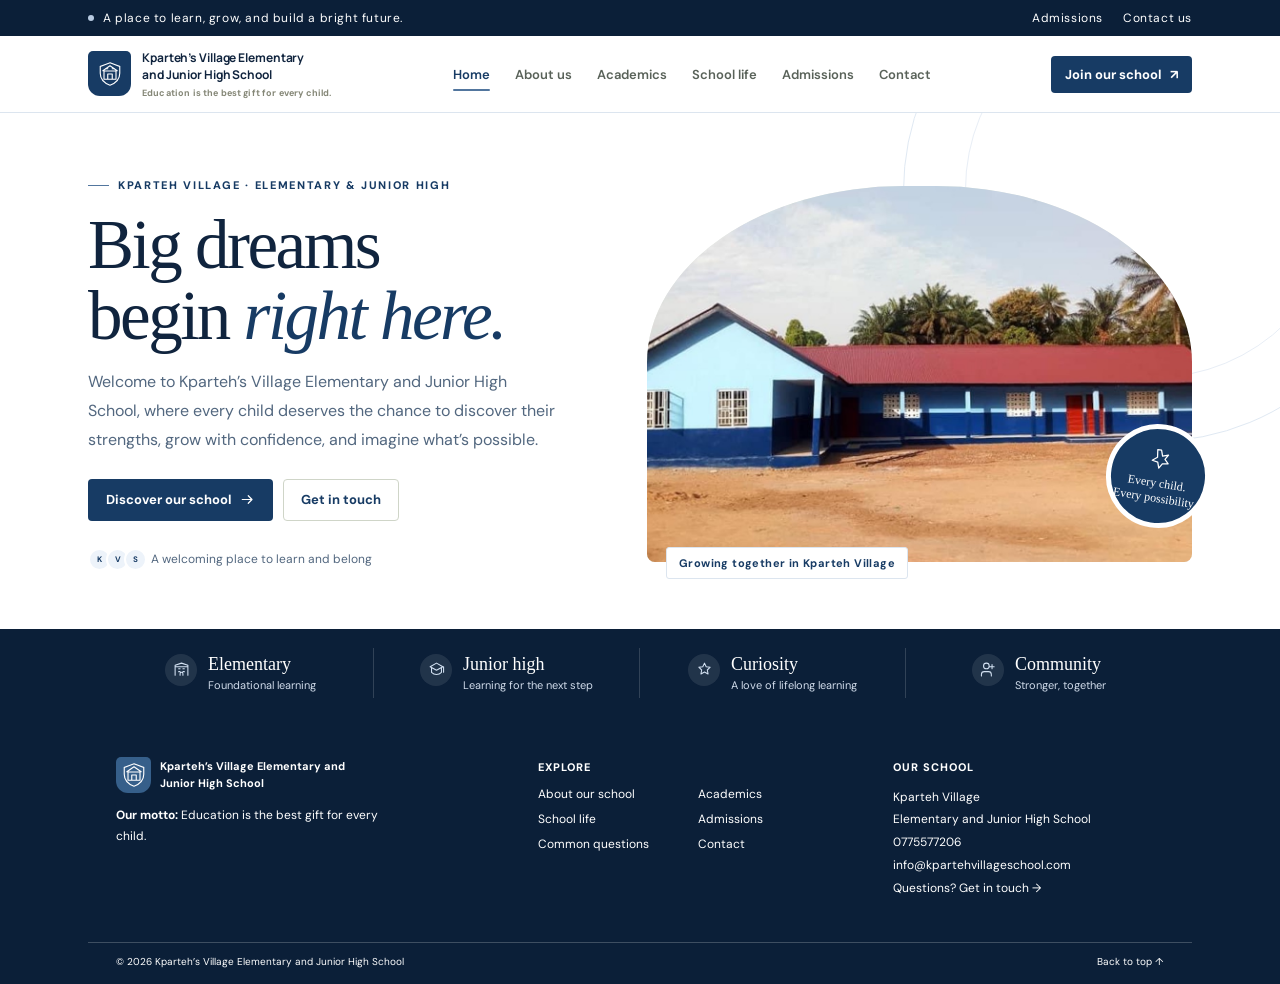
==== commit e13cdace: "Refresh cached site styles for navy footer" ====
--- a/index.html
+++ b/index.html
@@ -9,7 +9,7 @@
 <link rel="preconnect" href="https://fonts.googleapis.com">
 <link rel="preconnect" href="https://fonts.gstatic.com" crossorigin>
 <link href="https://fonts.googleapis.com/css2?family=DM+Sans:wght@400;500;600;700;800&family=Manrope:wght@400;500;600;700;800&display=swap" rel="stylesheet">
-<link rel="stylesheet" href="site.css">
+<link rel="stylesheet" href="site.css?v=navy-footer">
 </head>
 <body data-page="index.html">
 <a class="skip-link" href="#main">Skip to main content</a>
--- a/site.css
+++ b/site.css
@@ -12,3 +12,10 @@
 body{font-size:16px}.topline-inner{font-size:12px}.nav a{font-size:13px}.header-cta,.button{font-size:13px}.eyebrow{font-size:11px}.hero-copy{max-width:470px;font-size:16px;line-height:1.8}.hero-note{font-size:12px}.corner-label,.welcome-chip{font-size:11px}.stat-copy strong{font-size:18px}.stat-copy span{font-size:11px}.section-heading>p,.about-copy>p,.admissions-copy>p,.contact-copy>p,.welcome-copy>p,.life-copy>p{font-size:15px;line-height:1.85}.text-link{font-size:13px}.program-card p{font-size:13px;line-height:1.8}.program-card .text-link{font-size:12px}.program-card h3{font-size:23px}.value-card h3{font-size:17px}.value-card p,.values-head>p{font-size:12px;line-height:1.8}.admissions-contact .button{font-size:12px}.step h3{font-size:17px}.step p{font-size:12px;line-height:1.8}.life-item{font-size:13px}.form-title{font-size:25px}.form-caption{font-size:12px;line-height:1.7}.field label{font-size:11px}.field input,.field select,.field textarea{font-size:14px}.form-note{font-size:10px;line-height:1.65}.form-status{font-size:12px;line-height:1.7}.faq-question{font-size:17px}.faq-answer{font-size:13px;line-height:1.8}.footer-heading{font-size:11px}.footer-links a,.footer-text{font-size:12px}.footer-intro p{font-size:12px;line-height:1.8}.footer-bottom{font-size:10px}
 @media(max-width:700px){body{font-size:15px}.topline-inner{font-size:11px}.topline-message,.topline-links{font-size:11px}.nav a{font-size:14px}.header-cta,.button{font-size:12px}.eyebrow{font-size:10px}.hero-copy{font-size:15px}.hero-note{font-size:11px}.corner-label,.welcome-chip{font-size:10px}.section-heading>p,.about-copy>p,.admissions-copy>p,.contact-copy>p,.welcome-copy>p,.life-copy>p{font-size:14px}.program-card p{font-size:13px}.program-card .text-link{font-size:12px}.value-card p,.values-head>p{font-size:12px}.step p{font-size:12px}.life-item{font-size:12px}.form-caption{font-size:11px}.field label{font-size:11px}.field input,.field select,.field textarea{font-size:14px}.form-note{font-size:10px}.faq-question{font-size:16px}.faq-answer{font-size:13px}.footer-links a,.footer-text,.footer-intro p{font-size:11px}.footer-bottom{font-size:9px}}
 .brand-copy small{font-size:9px;letter-spacing:.15px;line-height:1.35;text-transform:none}
+:root{--paper:#fff;--ink:#10243e;--muted:#52677f;--green:#173b64;--green-deep:#0b1f38;--green-pale:#edf3fa;--gold:#52769e;--terracotta:#315d8d;--line:#dce5ef;--shadow:0 14px 40px #10243e0d}
+body{background:#fff;color:var(--ink)}button:focus-visible,a:focus-visible,input:focus-visible,select:focus-visible,textarea:focus-visible{outline-color:#52769e}.topline{background:#0b1f38;color:#fff}.topline-message,.topline-links{color:#fff}.topline-message i{background:#b8cbe2}.header{background:rgba(255,255,255,.97);border-color:#dce5ef}.nav a:hover,.nav a.active{color:#173b64}.hero:before{border-color:#e0e9f3}.hero:after{border-color:#e8eef6}.hero-copy{color:#52677f}.hero-note{color:#52677f}.note-avatars span,.note-avatars span:nth-child(2),.note-avatars span:nth-child(3){background:#edf3fa;color:#173b64}.corner-label,.welcome-chip{border-color:#dce5ef;background:#fff;color:#173b64}.stats-band{background:#0b1f38}.stat-icon{background:#ffffff18;color:#d3e1f2}.stat-copy span{color:#d0dbea}.program-section,.life-section{background:#f2f6fb}.program-card{border-color:#dce5ef;background:#fff}.program-number{color:#7c95b2}.values-section,.welcome-section,.faq-section{background:#fff}.value-card{background:#f3f7fb;border-color:#52769e}.value-card:nth-child(2){border-color:#173b64}.value-card:nth-child(3){border-color:#315d8d}.value-card:nth-child(4){border-color:#7894b3}.value-card p,.values-head>p,.section-heading>p,.welcome-copy>p,.life-copy>p,.contact-copy>p{color:#52677f}.admissions-section{background:#0b1f38}.admissions-section .eyebrow{color:#d2e0f1}.admissions-copy>p,.step p{color:#d5dfec}.step-number{border-color:#849dbb;color:#d4e3f4}.step:not(:last-child) .step-number:after{background:#64809f}.admissions-section .button-primary{background:#e5edf7;color:#10243e}.admissions-section .button-primary:hover{background:#fff}.admissions-section .button-outline{border-color:#8da4bf;color:#fff}.admissions-section .button-outline:hover{background:#ffffff12}.life-item{color:#243b56}.life-item i,.contact-detail-icon{background:#edf3fa;color:#173b64}.contact-section{background:#f1f5fa}.field label{color:#304b69}.field input,.field select,.field textarea{border-color:#d6e0eb}.form-note,.form-caption{color:#52677f}.form-status{border-color:#cbd9e9;background:#eff4fa;color:#24486f}.faq-answer{color:#52677f}.footer{background:#0b1f38;color:#fff}.footer-main .crest{background:#365f8a}.footer-heading{color:#cfdef0}.footer-intro p,.footer-links a,.footer-text,.footer-bottom{color:#d5dfec}.footer-links a:hover,.footer .back-top,.footer-bottom .back-top{color:#fff}.footer-bottom{border-top-color:#ffffff35}
+
+/* Keep the shared footer consistently navy and white on every page. */
+.footer{background:#0b1f38;color:#fff}
+.footer .footer-heading,.footer .footer-intro p,.footer .footer-links a,.footer .footer-text,.footer .footer-bottom,.footer .back-top{color:#fff}
+.footer .footer-links a:hover,.footer .back-top:hover{color:#fff}
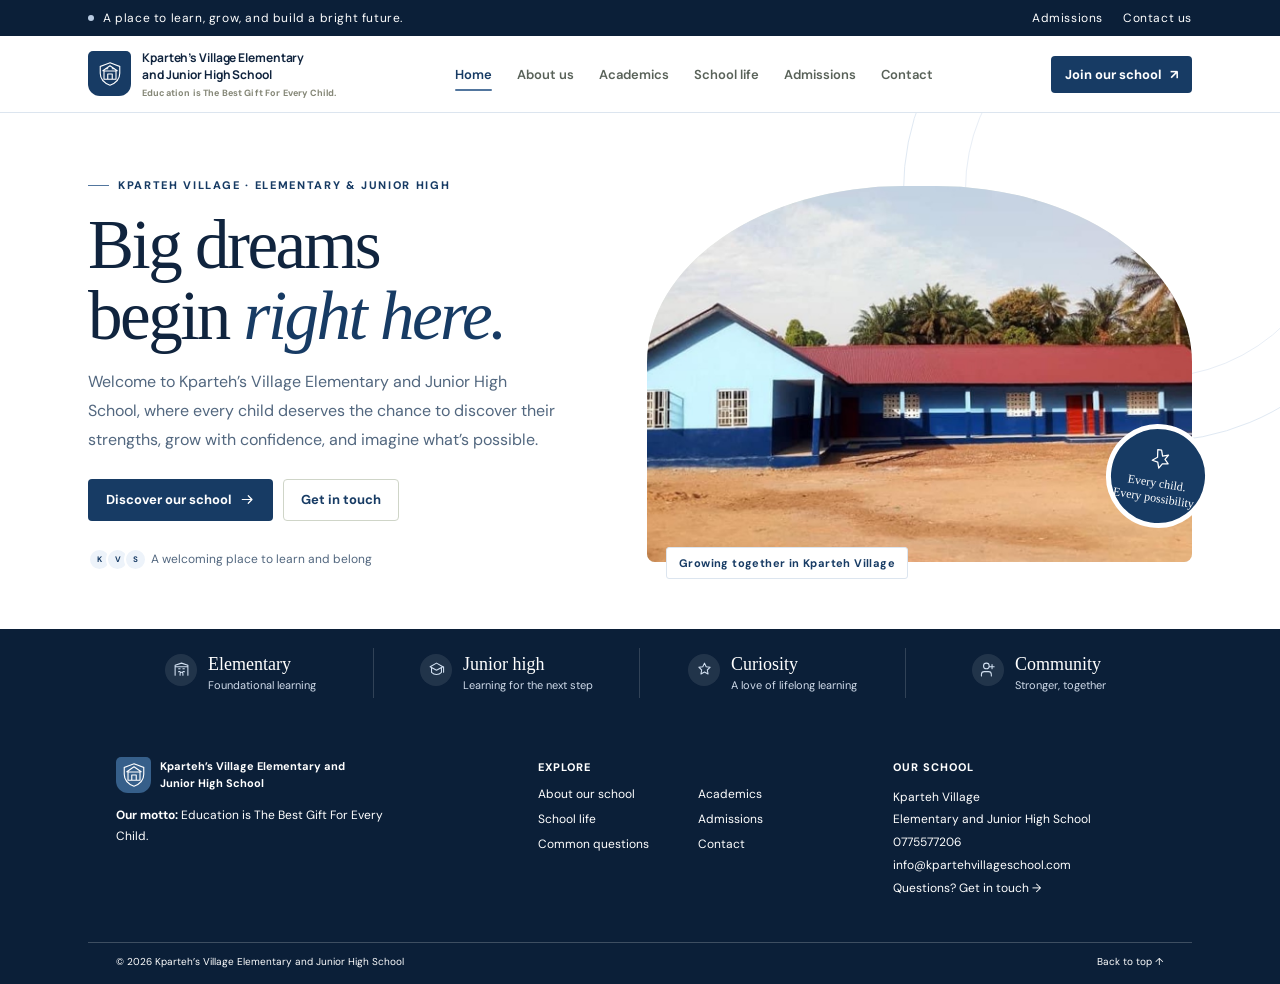
==== commit 423f947e: "Update school motto capitalization" ====
--- a/index.html
+++ b/index.html
@@ -15,7 +15,7 @@
 <a class="skip-link" href="#main">Skip to main content</a>
 <div class="topline"><div class="topline-inner"><div class="topline-message"><i></i> A place to learn, grow, and build a bright future.</div><div class="topline-links"><a href="admissions.html">Admissions</a><a href="contact.html">Contact us</a></div></div></div>
 <header class="header"><div class="header-inner">
-    <a class="brand" href="index.html" aria-label="Kparteh's Village School home"><span class="crest"><svg viewBox="0 0 40 40" aria-hidden="true"><path d="M20 5 33 10v9c0 8-5.6 13.2-13 16-7.4-2.8-13-8-13-16v-9z" fill="none" stroke="currentColor" stroke-width="1.5"/><path d="M12 16h16v11H12zm-2 0 10-7 10 7M17 27v-7h6v7" fill="none" stroke="currentColor" stroke-width="1.5" stroke-linejoin="round"/><path d="M15 13h2m6 0h2" stroke="currentColor" stroke-width="1.5" stroke-linecap="round"/></svg></span><span class="brand-copy"><strong>Kparteh’s Village Elementary<br>and Junior High School</strong><small>Education is the best gift for every child.</small></span></a>
+    <a class="brand" href="index.html" aria-label="Kparteh's Village School home"><span class="crest"><svg viewBox="0 0 40 40" aria-hidden="true"><path d="M20 5 33 10v9c0 8-5.6 13.2-13 16-7.4-2.8-13-8-13-16v-9z" fill="none" stroke="currentColor" stroke-width="1.5"/><path d="M12 16h16v11H12zm-2 0 10-7 10 7M17 27v-7h6v7" fill="none" stroke="currentColor" stroke-width="1.5" stroke-linejoin="round"/><path d="M15 13h2m6 0h2" stroke="currentColor" stroke-width="1.5" stroke-linecap="round"/></svg></span><span class="brand-copy"><strong>Kparteh’s Village Elementary<br>and Junior High School</strong><small>Education is The Best Gift For Every Child.</small></span></a>
     <nav class="nav" id="mainNav" aria-label="Main navigation"><a href="index.html">Home</a><a href="about.html">About us</a><a href="academics.html">Academics</a><a href="life.html">School life</a><a href="admissions.html">Admissions</a><a href="contact.html">Contact</a></nav>
     <a class="header-cta" href="admissions.html">Join our school <span aria-hidden="true">↗</span></a><button class="menu-toggle" id="menuToggle" aria-expanded="false" aria-controls="mainNav" aria-label="Open navigation menu"><svg viewBox="0 0 24 24"><path d="M4 7h16M4 12h16M4 17h16" fill="none" stroke="currentColor" stroke-width="1.8" stroke-linecap="round"/></svg></button>
   </div></header>
@@ -25,7 +25,7 @@
     </div></section>
 <div class="stats-band" aria-label="Our school at a glance"><div class="stats-inner"><div class="stat"><span class="stat-icon"><svg viewBox="0 0 24 24"><path d="M3 20V6l9-3 9 3v14M3 8h18M8 11h2m4 0h2M8 15h2m4 0h2M10 20v-2a2 2 0 0 1 4 0v2" fill="none" stroke="currentColor" stroke-width="1.5" stroke-linecap="round" stroke-linejoin="round"/></svg></span><span class="stat-copy"><strong>Elementary</strong><span>Foundational learning</span></span></div><div class="stat"><span class="stat-icon"><svg viewBox="0 0 24 24"><path d="M12 3 3 8l9 5 9-5-9-5zM5 10v6c4 4 10 4 14 0v-6m3-2v8" fill="none" stroke="currentColor" stroke-width="1.5" stroke-linecap="round" stroke-linejoin="round"/></svg></span><span class="stat-copy"><strong>Junior high</strong><span>Learning for the next step</span></span></div><div class="stat"><span class="stat-icon"><svg viewBox="0 0 24 24"><path d="m12 3 2.4 5 5.6.8-4 3.9 1 5.6-5-2.7-5 2.7 1-5.6-4-3.9 5.6-.8z" fill="none" stroke="currentColor" stroke-width="1.5" stroke-linejoin="round"/></svg></span><span class="stat-copy"><strong>Curiosity</strong><span>A love of lifelong learning</span></span></div><div class="stat"><span class="stat-icon"><svg viewBox="0 0 24 24"><path d="M16 21v-2a4 4 0 0 0-4-4H6a4 4 0 0 0-4 4v2m7-10a4 4 0 1 0 0-8 4 4 0 0 0 0 8zm8-6v6m3-3h-6" fill="none" stroke="currentColor" stroke-width="1.5" stroke-linecap="round"/></svg></span><span class="stat-copy"><strong>Community</strong><span>Stronger, together</span></span></div></div></div>
 </main>
-<footer class="footer"><div class="footer-main"><div class="footer-intro"><a class="footer-brand" href="index.html"><span class="crest"><svg viewBox="0 0 40 40" aria-hidden="true"><path d="M20 5 33 10v9c0 8-5.6 13.2-13 16-7.4-2.8-13-8-13-16v-9z" fill="none" stroke="currentColor" stroke-width="1.5"/><path d="M12 16h16v11H12zm-2 0 10-7 10 7M17 27v-7h6v7" fill="none" stroke="currentColor" stroke-width="1.5" stroke-linejoin="round"/></svg></span><strong>Kparteh’s Village Elementary and Junior High School</strong></a><p><strong>Our motto:</strong> Education is the best gift for every child.</p></div><div><h3 class="footer-heading">Explore</h3><nav class="footer-links" aria-label="Footer navigation"><a href="about.html">About our school</a><a href="academics.html">Academics</a><a href="life.html">School life</a><a href="admissions.html">Admissions</a><a href="contact.html#faq">Common questions</a><a href="contact.html">Contact</a></nav></div><div><h3 class="footer-heading">Our school</h3><p class="footer-text" style="line-height:1.9">Kparteh Village<br>Elementary and Junior High School<br><a href="tel:0775577206">0775577206</a><br><a href="mailto:info@kpartehvillageschool.com">info@kpartehvillageschool.com</a><br><a class="back-top" href="contact.html">Questions? Get in touch →</a></p></div></div><div class="footer-bottom"><span>© <span id="year"></span> Kparteh’s Village Elementary and Junior High School</span><a href="index.html" class="back-top">Back to top ↑</a></div></footer>
+<footer class="footer"><div class="footer-main"><div class="footer-intro"><a class="footer-brand" href="index.html"><span class="crest"><svg viewBox="0 0 40 40" aria-hidden="true"><path d="M20 5 33 10v9c0 8-5.6 13.2-13 16-7.4-2.8-13-8-13-16v-9z" fill="none" stroke="currentColor" stroke-width="1.5"/><path d="M12 16h16v11H12zm-2 0 10-7 10 7M17 27v-7h6v7" fill="none" stroke="currentColor" stroke-width="1.5" stroke-linejoin="round"/></svg></span><strong>Kparteh’s Village Elementary and Junior High School</strong></a><p><strong>Our motto:</strong> Education is The Best Gift For Every Child.</p></div><div><h3 class="footer-heading">Explore</h3><nav class="footer-links" aria-label="Footer navigation"><a href="about.html">About our school</a><a href="academics.html">Academics</a><a href="life.html">School life</a><a href="admissions.html">Admissions</a><a href="contact.html#faq">Common questions</a><a href="contact.html">Contact</a></nav></div><div><h3 class="footer-heading">Our school</h3><p class="footer-text" style="line-height:1.9">Kparteh Village<br>Elementary and Junior High School<br><a href="tel:0775577206">0775577206</a><br><a href="mailto:info@kpartehvillageschool.com">info@kpartehvillageschool.com</a><br><a class="back-top" href="contact.html">Questions? Get in touch →</a></p></div></div><div class="footer-bottom"><span>© <span id="year"></span> Kparteh’s Village Elementary and Junior High School</span><a href="index.html" class="back-top">Back to top ↑</a></div></footer>
 <script>
 const menuToggle=document.getElementById('menuToggle');const mainNav=document.getElementById('mainNav');
 menuToggle.addEventListener('click',()=>{const open=menuToggle.getAttribute('aria-expanded')!=='true';menuToggle.setAttribute('aria-expanded',String(open));menuToggle.setAttribute('aria-label',open?'Close navigation menu':'Open navigation menu');mainNav.classList.toggle('open',open)});
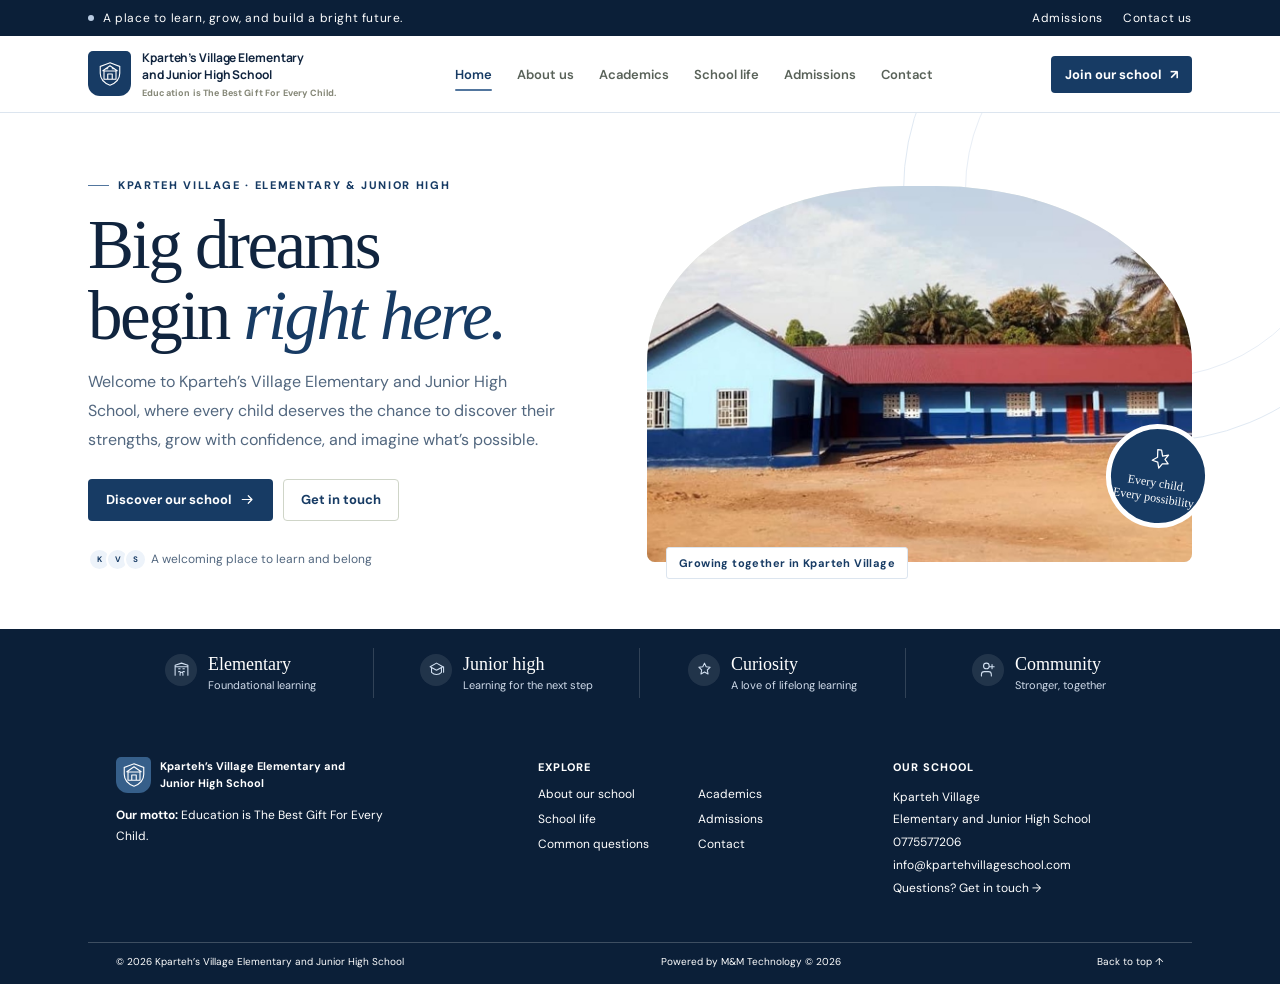
==== commit 37a68878: "Add technology credit to page footers" ====
--- a/index.html
+++ b/index.html
@@ -25,7 +25,7 @@
     </div></section>
 <div class="stats-band" aria-label="Our school at a glance"><div class="stats-inner"><div class="stat"><span class="stat-icon"><svg viewBox="0 0 24 24"><path d="M3 20V6l9-3 9 3v14M3 8h18M8 11h2m4 0h2M8 15h2m4 0h2M10 20v-2a2 2 0 0 1 4 0v2" fill="none" stroke="currentColor" stroke-width="1.5" stroke-linecap="round" stroke-linejoin="round"/></svg></span><span class="stat-copy"><strong>Elementary</strong><span>Foundational learning</span></span></div><div class="stat"><span class="stat-icon"><svg viewBox="0 0 24 24"><path d="M12 3 3 8l9 5 9-5-9-5zM5 10v6c4 4 10 4 14 0v-6m3-2v8" fill="none" stroke="currentColor" stroke-width="1.5" stroke-linecap="round" stroke-linejoin="round"/></svg></span><span class="stat-copy"><strong>Junior high</strong><span>Learning for the next step</span></span></div><div class="stat"><span class="stat-icon"><svg viewBox="0 0 24 24"><path d="m12 3 2.4 5 5.6.8-4 3.9 1 5.6-5-2.7-5 2.7 1-5.6-4-3.9 5.6-.8z" fill="none" stroke="currentColor" stroke-width="1.5" stroke-linejoin="round"/></svg></span><span class="stat-copy"><strong>Curiosity</strong><span>A love of lifelong learning</span></span></div><div class="stat"><span class="stat-icon"><svg viewBox="0 0 24 24"><path d="M16 21v-2a4 4 0 0 0-4-4H6a4 4 0 0 0-4 4v2m7-10a4 4 0 1 0 0-8 4 4 0 0 0 0 8zm8-6v6m3-3h-6" fill="none" stroke="currentColor" stroke-width="1.5" stroke-linecap="round"/></svg></span><span class="stat-copy"><strong>Community</strong><span>Stronger, together</span></span></div></div></div>
 </main>
-<footer class="footer"><div class="footer-main"><div class="footer-intro"><a class="footer-brand" href="index.html"><span class="crest"><svg viewBox="0 0 40 40" aria-hidden="true"><path d="M20 5 33 10v9c0 8-5.6 13.2-13 16-7.4-2.8-13-8-13-16v-9z" fill="none" stroke="currentColor" stroke-width="1.5"/><path d="M12 16h16v11H12zm-2 0 10-7 10 7M17 27v-7h6v7" fill="none" stroke="currentColor" stroke-width="1.5" stroke-linejoin="round"/></svg></span><strong>Kparteh’s Village Elementary and Junior High School</strong></a><p><strong>Our motto:</strong> Education is The Best Gift For Every Child.</p></div><div><h3 class="footer-heading">Explore</h3><nav class="footer-links" aria-label="Footer navigation"><a href="about.html">About our school</a><a href="academics.html">Academics</a><a href="life.html">School life</a><a href="admissions.html">Admissions</a><a href="contact.html#faq">Common questions</a><a href="contact.html">Contact</a></nav></div><div><h3 class="footer-heading">Our school</h3><p class="footer-text" style="line-height:1.9">Kparteh Village<br>Elementary and Junior High School<br><a href="tel:0775577206">0775577206</a><br><a href="mailto:info@kpartehvillageschool.com">info@kpartehvillageschool.com</a><br><a class="back-top" href="contact.html">Questions? Get in touch →</a></p></div></div><div class="footer-bottom"><span>© <span id="year"></span> Kparteh’s Village Elementary and Junior High School</span><a href="index.html" class="back-top">Back to top ↑</a></div></footer>
+<footer class="footer"><div class="footer-main"><div class="footer-intro"><a class="footer-brand" href="index.html"><span class="crest"><svg viewBox="0 0 40 40" aria-hidden="true"><path d="M20 5 33 10v9c0 8-5.6 13.2-13 16-7.4-2.8-13-8-13-16v-9z" fill="none" stroke="currentColor" stroke-width="1.5"/><path d="M12 16h16v11H12zm-2 0 10-7 10 7M17 27v-7h6v7" fill="none" stroke="currentColor" stroke-width="1.5" stroke-linejoin="round"/></svg></span><strong>Kparteh’s Village Elementary and Junior High School</strong></a><p><strong>Our motto:</strong> Education is The Best Gift For Every Child.</p></div><div><h3 class="footer-heading">Explore</h3><nav class="footer-links" aria-label="Footer navigation"><a href="about.html">About our school</a><a href="academics.html">Academics</a><a href="life.html">School life</a><a href="admissions.html">Admissions</a><a href="contact.html#faq">Common questions</a><a href="contact.html">Contact</a></nav></div><div><h3 class="footer-heading">Our school</h3><p class="footer-text" style="line-height:1.9">Kparteh Village<br>Elementary and Junior High School<br><a href="tel:0775577206">0775577206</a><br><a href="mailto:info@kpartehvillageschool.com">info@kpartehvillageschool.com</a><br><a class="back-top" href="contact.html">Questions? Get in touch →</a></p></div></div><div class="footer-bottom"><span>© <span id="year"></span> Kparteh’s Village Elementary and Junior High School</span><span>Powered by M&amp;M Technology &#169; 2026</span><a href="index.html" class="back-top">Back to top ↑</a></div></footer>
 <script>
 const menuToggle=document.getElementById('menuToggle');const mainNav=document.getElementById('mainNav');
 menuToggle.addEventListener('click',()=>{const open=menuToggle.getAttribute('aria-expanded')!=='true';menuToggle.setAttribute('aria-expanded',String(open));menuToggle.setAttribute('aria-label',open?'Close navigation menu':'Open navigation menu');mainNav.classList.toggle('open',open)});
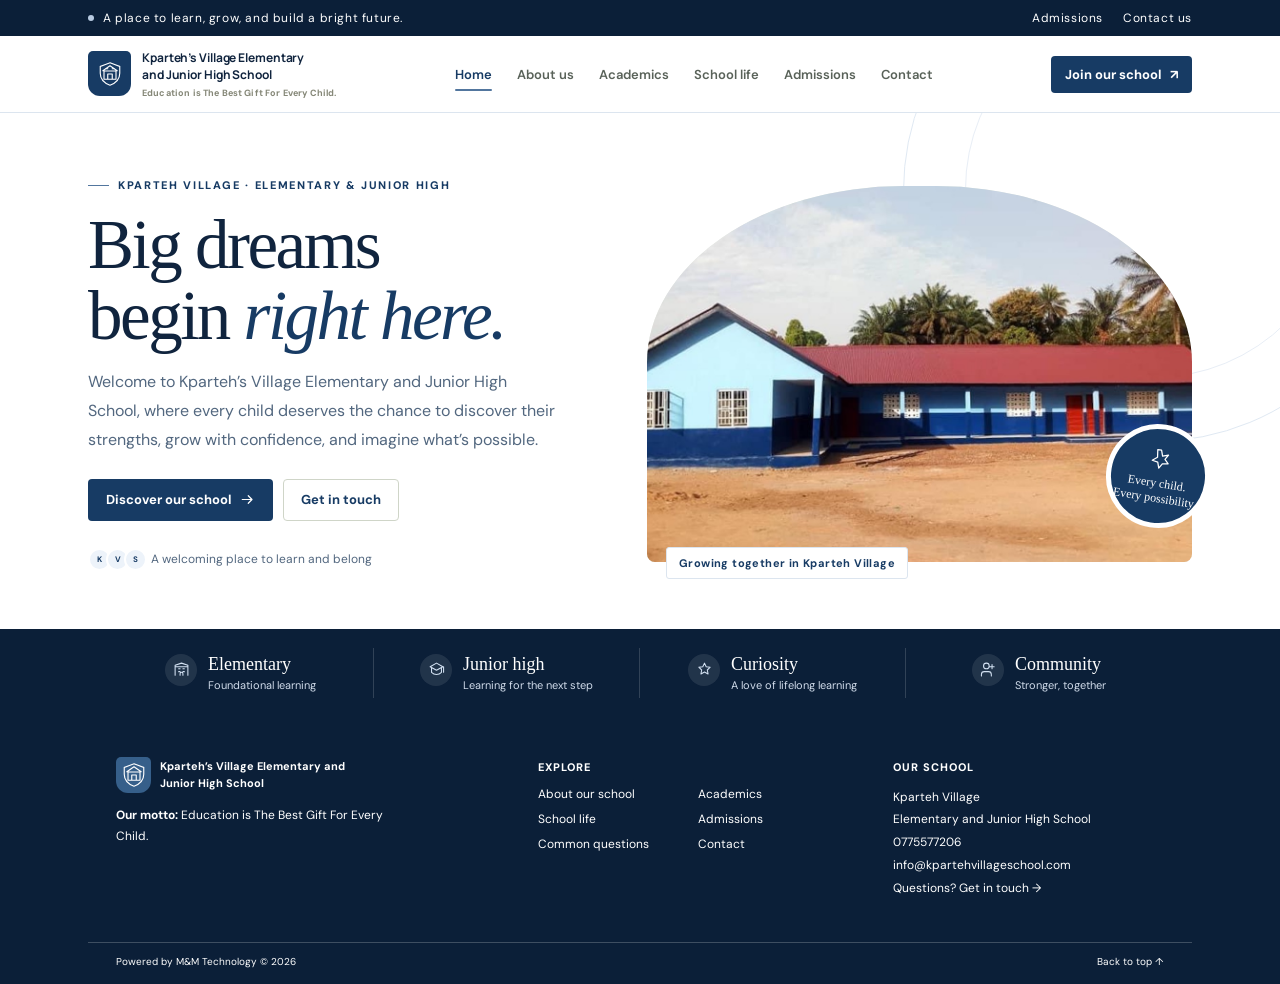
==== commit a6bf156b: "Remove school copyright from footers" ====
--- a/index.html
+++ b/index.html
@@ -25,13 +25,13 @@
     </div></section>
 <div class="stats-band" aria-label="Our school at a glance"><div class="stats-inner"><div class="stat"><span class="stat-icon"><svg viewBox="0 0 24 24"><path d="M3 20V6l9-3 9 3v14M3 8h18M8 11h2m4 0h2M8 15h2m4 0h2M10 20v-2a2 2 0 0 1 4 0v2" fill="none" stroke="currentColor" stroke-width="1.5" stroke-linecap="round" stroke-linejoin="round"/></svg></span><span class="stat-copy"><strong>Elementary</strong><span>Foundational learning</span></span></div><div class="stat"><span class="stat-icon"><svg viewBox="0 0 24 24"><path d="M12 3 3 8l9 5 9-5-9-5zM5 10v6c4 4 10 4 14 0v-6m3-2v8" fill="none" stroke="currentColor" stroke-width="1.5" stroke-linecap="round" stroke-linejoin="round"/></svg></span><span class="stat-copy"><strong>Junior high</strong><span>Learning for the next step</span></span></div><div class="stat"><span class="stat-icon"><svg viewBox="0 0 24 24"><path d="m12 3 2.4 5 5.6.8-4 3.9 1 5.6-5-2.7-5 2.7 1-5.6-4-3.9 5.6-.8z" fill="none" stroke="currentColor" stroke-width="1.5" stroke-linejoin="round"/></svg></span><span class="stat-copy"><strong>Curiosity</strong><span>A love of lifelong learning</span></span></div><div class="stat"><span class="stat-icon"><svg viewBox="0 0 24 24"><path d="M16 21v-2a4 4 0 0 0-4-4H6a4 4 0 0 0-4 4v2m7-10a4 4 0 1 0 0-8 4 4 0 0 0 0 8zm8-6v6m3-3h-6" fill="none" stroke="currentColor" stroke-width="1.5" stroke-linecap="round"/></svg></span><span class="stat-copy"><strong>Community</strong><span>Stronger, together</span></span></div></div></div>
 </main>
-<footer class="footer"><div class="footer-main"><div class="footer-intro"><a class="footer-brand" href="index.html"><span class="crest"><svg viewBox="0 0 40 40" aria-hidden="true"><path d="M20 5 33 10v9c0 8-5.6 13.2-13 16-7.4-2.8-13-8-13-16v-9z" fill="none" stroke="currentColor" stroke-width="1.5"/><path d="M12 16h16v11H12zm-2 0 10-7 10 7M17 27v-7h6v7" fill="none" stroke="currentColor" stroke-width="1.5" stroke-linejoin="round"/></svg></span><strong>Kparteh’s Village Elementary and Junior High School</strong></a><p><strong>Our motto:</strong> Education is The Best Gift For Every Child.</p></div><div><h3 class="footer-heading">Explore</h3><nav class="footer-links" aria-label="Footer navigation"><a href="about.html">About our school</a><a href="academics.html">Academics</a><a href="life.html">School life</a><a href="admissions.html">Admissions</a><a href="contact.html#faq">Common questions</a><a href="contact.html">Contact</a></nav></div><div><h3 class="footer-heading">Our school</h3><p class="footer-text" style="line-height:1.9">Kparteh Village<br>Elementary and Junior High School<br><a href="tel:0775577206">0775577206</a><br><a href="mailto:info@kpartehvillageschool.com">info@kpartehvillageschool.com</a><br><a class="back-top" href="contact.html">Questions? Get in touch →</a></p></div></div><div class="footer-bottom"><span>© <span id="year"></span> Kparteh’s Village Elementary and Junior High School</span><span>Powered by M&amp;M Technology &#169; 2026</span><a href="index.html" class="back-top">Back to top ↑</a></div></footer>
+<footer class="footer"><div class="footer-main"><div class="footer-intro"><a class="footer-brand" href="index.html"><span class="crest"><svg viewBox="0 0 40 40" aria-hidden="true"><path d="M20 5 33 10v9c0 8-5.6 13.2-13 16-7.4-2.8-13-8-13-16v-9z" fill="none" stroke="currentColor" stroke-width="1.5"/><path d="M12 16h16v11H12zm-2 0 10-7 10 7M17 27v-7h6v7" fill="none" stroke="currentColor" stroke-width="1.5" stroke-linejoin="round"/></svg></span><strong>Kparteh’s Village Elementary and Junior High School</strong></a><p><strong>Our motto:</strong> Education is The Best Gift For Every Child.</p></div><div><h3 class="footer-heading">Explore</h3><nav class="footer-links" aria-label="Footer navigation"><a href="about.html">About our school</a><a href="academics.html">Academics</a><a href="life.html">School life</a><a href="admissions.html">Admissions</a><a href="contact.html#faq">Common questions</a><a href="contact.html">Contact</a></nav></div><div><h3 class="footer-heading">Our school</h3><p class="footer-text" style="line-height:1.9">Kparteh Village<br>Elementary and Junior High School<br><a href="tel:0775577206">0775577206</a><br><a href="mailto:info@kpartehvillageschool.com">info@kpartehvillageschool.com</a><br><a class="back-top" href="contact.html">Questions? Get in touch →</a></p></div></div><div class="footer-bottom"><span>Powered by M&amp;M Technology &#169; 2026</span><a href="index.html" class="back-top">Back to top ↑</a></div></footer>
 <script>
 const menuToggle=document.getElementById('menuToggle');const mainNav=document.getElementById('mainNav');
 menuToggle.addEventListener('click',()=>{const open=menuToggle.getAttribute('aria-expanded')!=='true';menuToggle.setAttribute('aria-expanded',String(open));menuToggle.setAttribute('aria-label',open?'Close navigation menu':'Open navigation menu');mainNav.classList.toggle('open',open)});
 mainNav.addEventListener('click',event=>{if(event.target.closest('a')){mainNav.classList.remove('open');menuToggle.setAttribute('aria-expanded','false');menuToggle.setAttribute('aria-label','Open navigation menu')}});
 const currentPage=document.body.dataset.page;document.querySelectorAll('.nav a').forEach(link=>{if(link.getAttribute('href')===currentPage){link.classList.add('active');link.setAttribute('aria-current','page')}});
-document.getElementById('year').textContent=new Date().getFullYear();
+
 document.querySelectorAll('.faq-question').forEach(button=>button.addEventListener('click',()=>{const open=button.getAttribute('aria-expanded')==='true';button.setAttribute('aria-expanded',String(!open));button.nextElementSibling.hidden=open}));
 const contactForm=document.getElementById('contactForm');if(contactForm)contactForm.addEventListener('submit',async event=>{event.preventDefault();const data=new FormData(contactForm);const text='Name: '+data.get('name')+'\nPhone: '+(data.get('phone')||'Not provided')+'\nTopic: '+data.get('reason')+'\n\n'+data.get('message');const status=document.getElementById('contactStatus');try{await navigator.clipboard.writeText('Subject: Question for Kparteh’s Village School\n\n'+text);status.textContent='Your message has been copied. You can paste it into an email or share it with the school directly.'}catch{status.textContent='Your message has not been sent. Please copy your details and contact the school directly.'}status.classList.add('show')});
 </script>
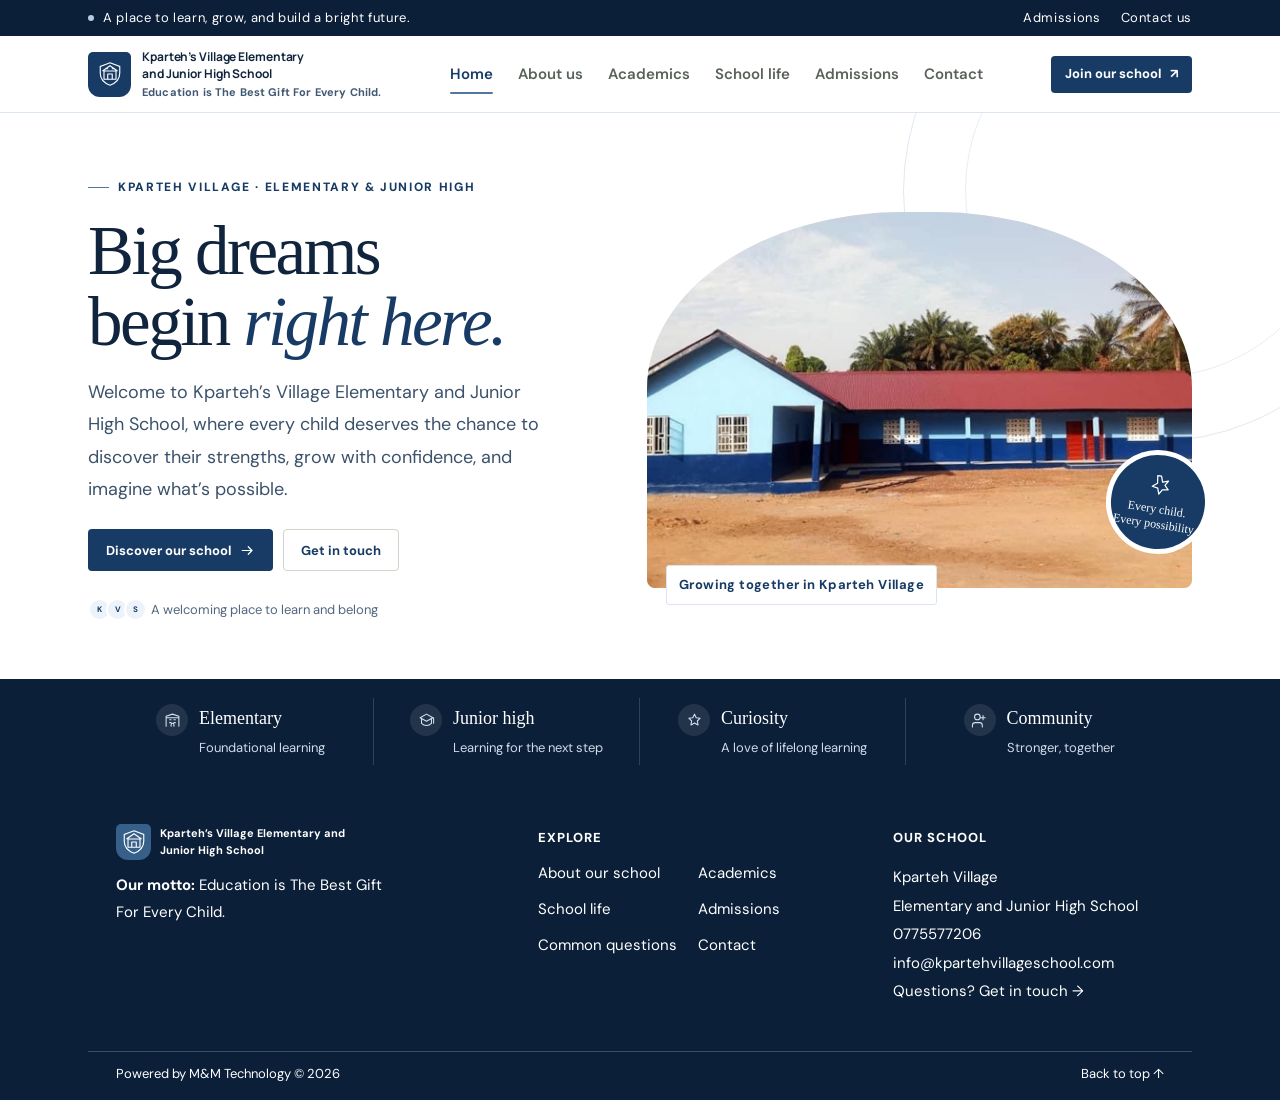
==== commit 8f00664b: "Improve website text readability" ====
--- a/index.html
+++ b/index.html
@@ -9,7 +9,7 @@
 <link rel="preconnect" href="https://fonts.googleapis.com">
 <link rel="preconnect" href="https://fonts.gstatic.com" crossorigin>
 <link href="https://fonts.googleapis.com/css2?family=DM+Sans:wght@400;500;600;700;800&family=Manrope:wght@400;500;600;700;800&display=swap" rel="stylesheet">
-<link rel="stylesheet" href="site.css?v=navy-footer">
+<link rel="stylesheet" href="site.css?v=readable-text">
 </head>
 <body data-page="index.html">
 <a class="skip-link" href="#main">Skip to main content</a>
--- a/site.css
+++ b/site.css
@@ -19,3 +19,46 @@
 .footer{background:#0b1f38;color:#fff}
 .footer .footer-heading,.footer .footer-intro p,.footer .footer-links a,.footer .footer-text,.footer .footer-bottom,.footer .back-top{color:#fff}
 .footer .footer-links a:hover,.footer .back-top:hover{color:#fff}
+
+/* Larger, higher-contrast type for comfortable reading. */
+body{font-size:18px;line-height:1.65;color:#10243e}
+.topline-inner{font-size:13px}
+.nav a{font-size:15px}
+.brand-copy small{font-size:11px;color:#405872}
+.eyebrow{font-size:12px}
+.hero-copy{font-size:18px;line-height:1.8;color:#3c526b}
+.hero-note,.corner-label,.welcome-chip{font-size:13px}
+.stat-copy span{font-size:13px}
+.section-heading>p,.about-copy>p,.admissions-copy>p,.contact-copy>p,.welcome-copy>p,.life-copy>p{font-size:17px;line-height:1.8;color:#3c526b}
+.program-card p{font-size:16px;line-height:1.8;color:#3c526b}
+.program-card .text-link,.text-link{font-size:15px}
+.value-card p,.values-head>p{font-size:15px;line-height:1.8;color:#3c526b}
+.step p{font-size:15px;line-height:1.8;color:#e3eaf2}
+.life-item{font-size:16px}
+.field label{font-size:14px;color:#243d59}
+.field input,.field select,.field textarea{font-size:16px}
+.form-caption{font-size:15px;line-height:1.7}
+.form-note{font-size:13px;line-height:1.7}
+.form-status,.faq-answer{font-size:15px;line-height:1.8}
+.faq-question{font-size:18px}
+.footer-heading{font-size:13px}
+.footer-links a,.footer-text,.footer-intro p{font-size:15px;line-height:1.8}
+.footer-bottom{font-size:13px;line-height:1.6}
+@media(max-width:700px){
+ body{font-size:17px}
+ .topline-inner,.topline-message,.topline-links{font-size:12px}
+ .nav a{font-size:16px}
+ .brand-copy small{font-size:10px}
+ .eyebrow{font-size:11px}
+ .hero-copy{font-size:17px}
+ .hero-note,.corner-label,.welcome-chip{font-size:12px}
+ .section-heading>p,.about-copy>p,.admissions-copy>p,.contact-copy>p,.welcome-copy>p,.life-copy>p{font-size:16px}
+ .program-card p,.value-card p,.values-head>p,.step p{font-size:15px}
+ .life-item{font-size:15px}
+ .field label{font-size:13px}
+ .form-caption{font-size:14px}
+ .form-note{font-size:12px}
+ .faq-answer{font-size:14px}
+ .footer-links a,.footer-text,.footer-intro p{font-size:14px}
+ .footer-bottom{font-size:12px;flex-wrap:wrap}
+}
